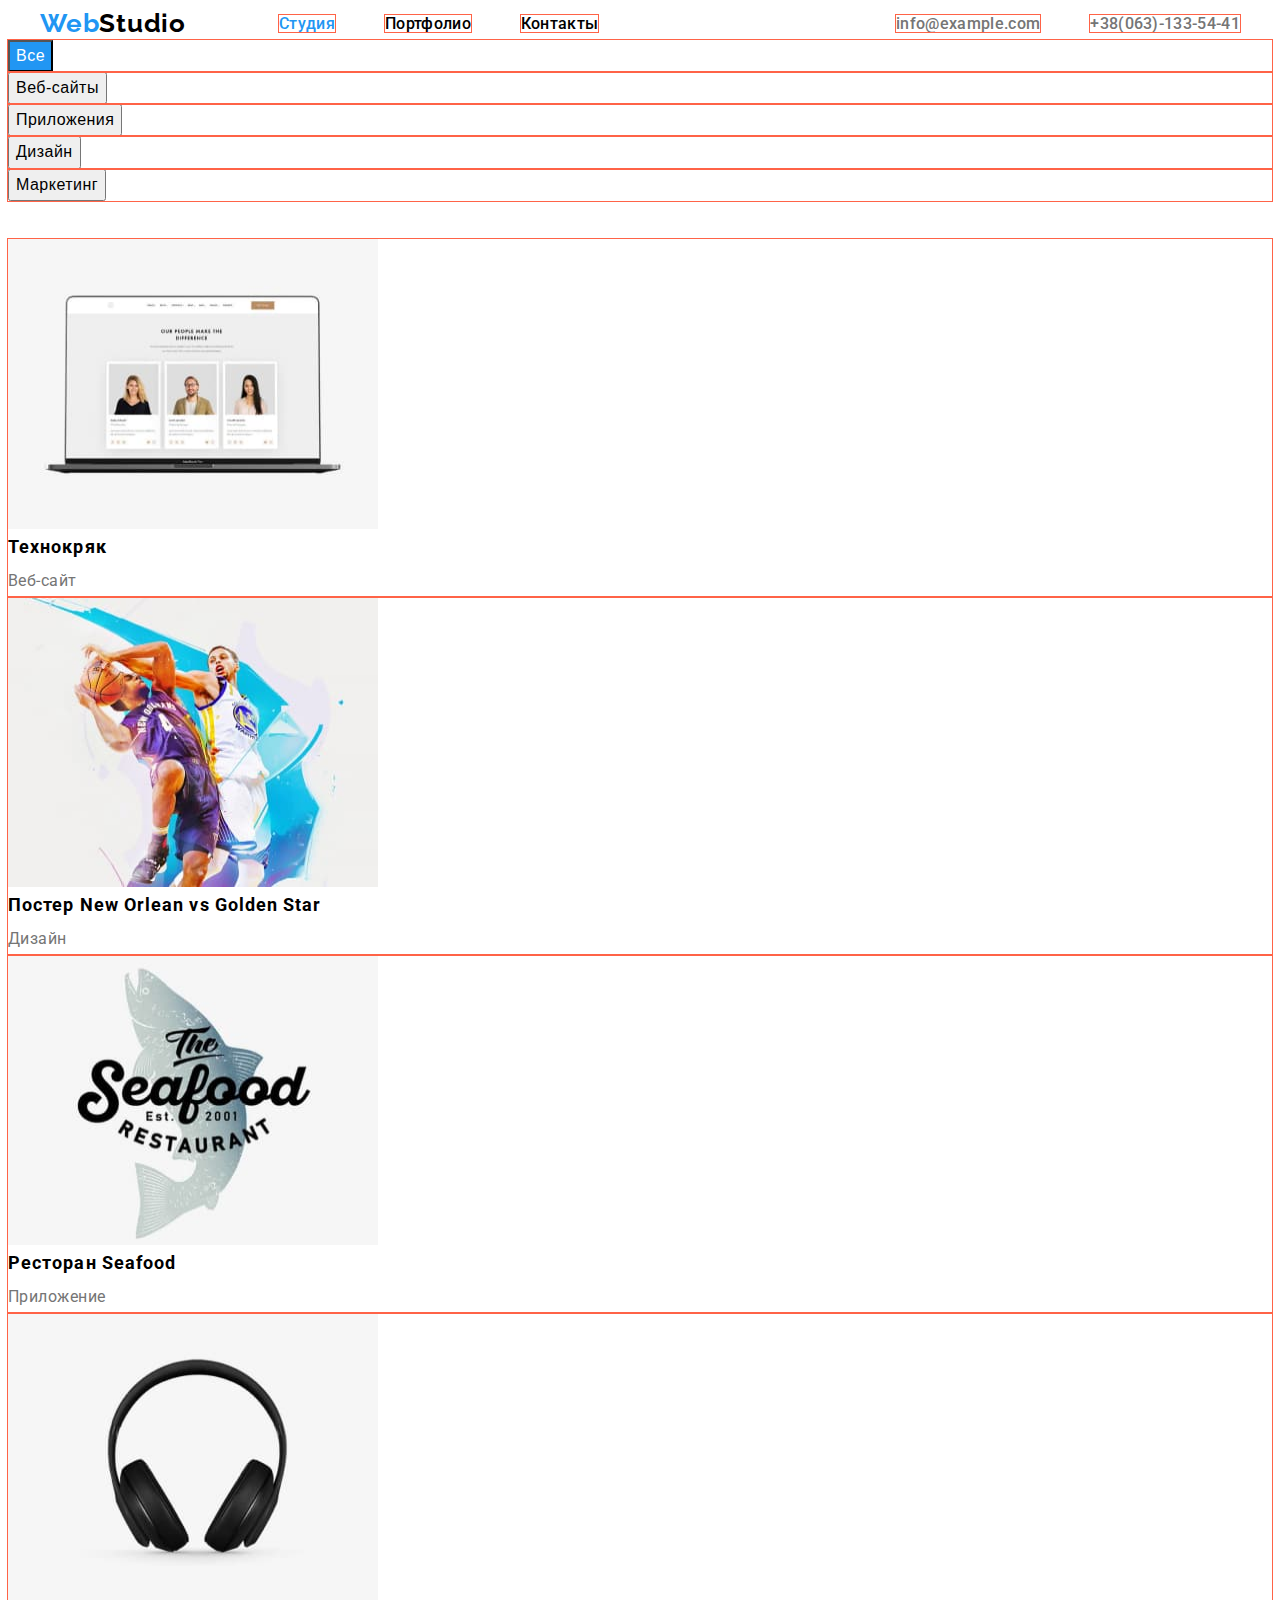
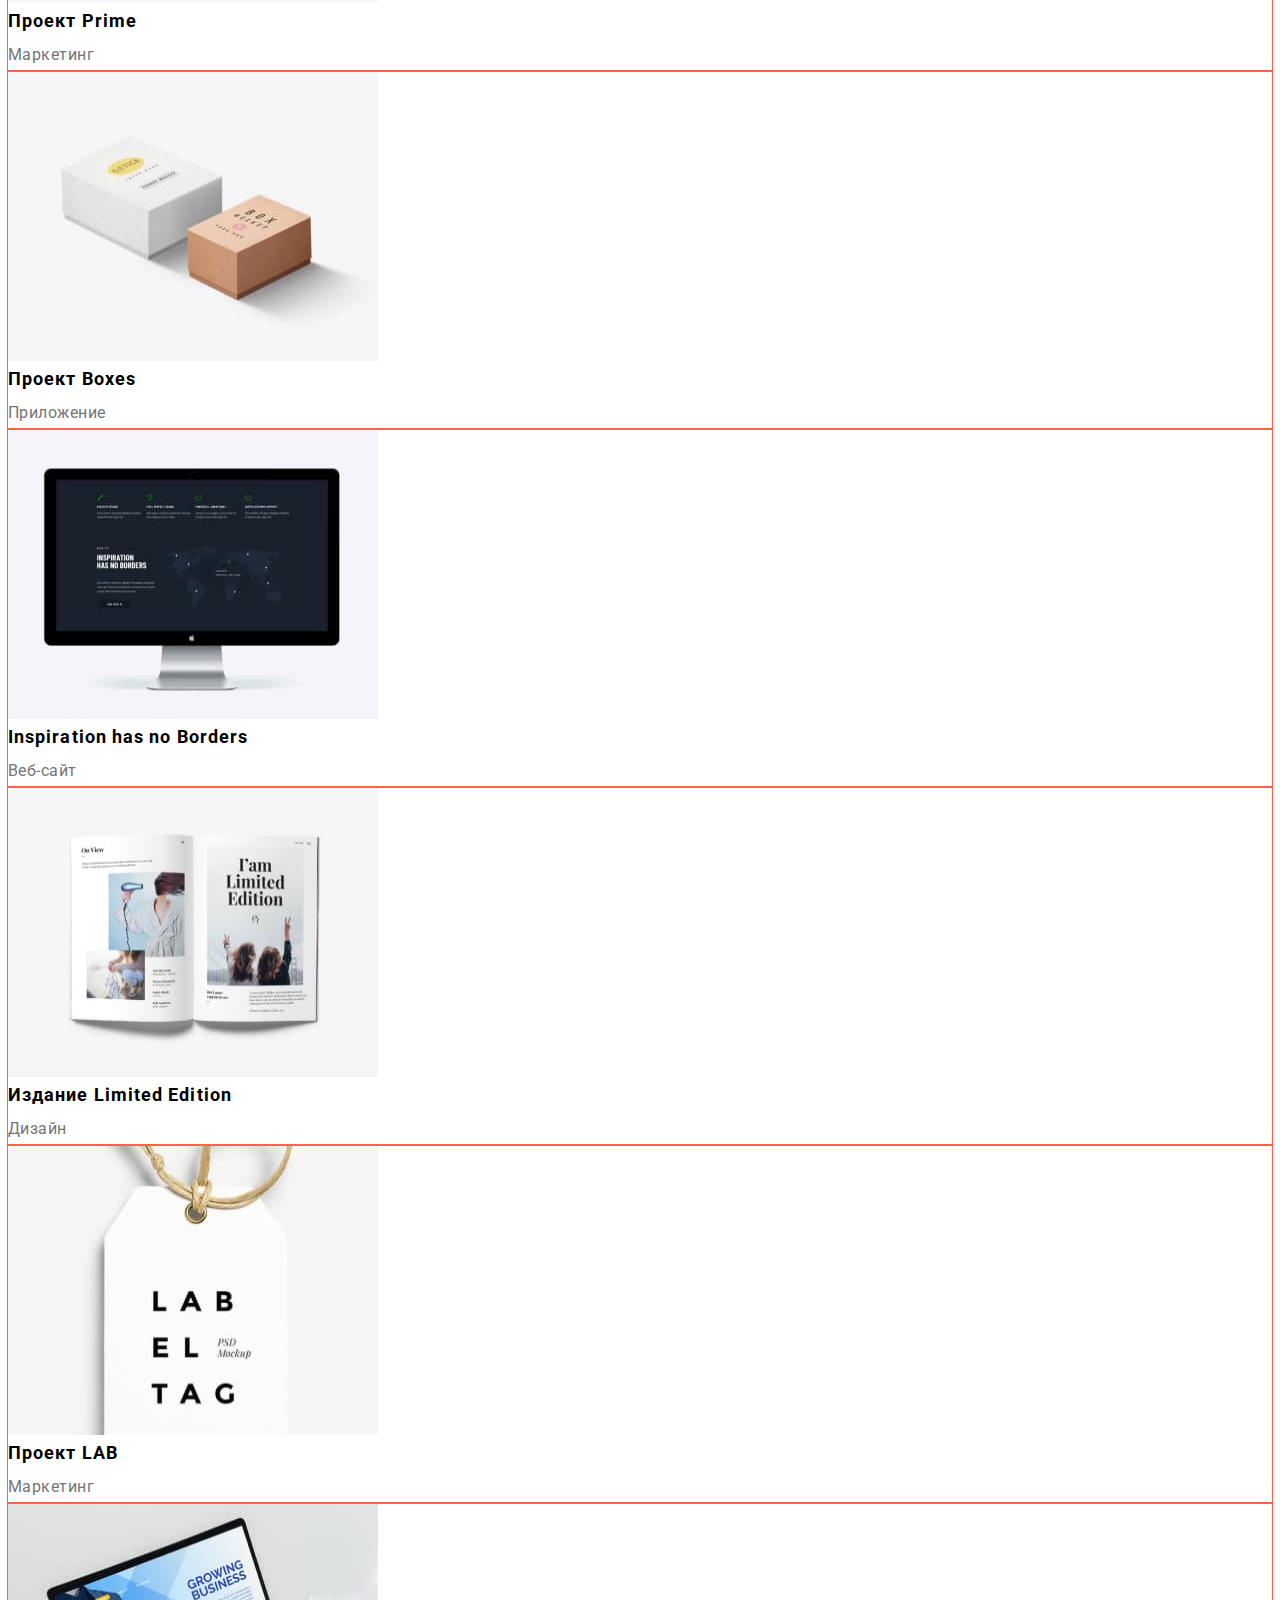
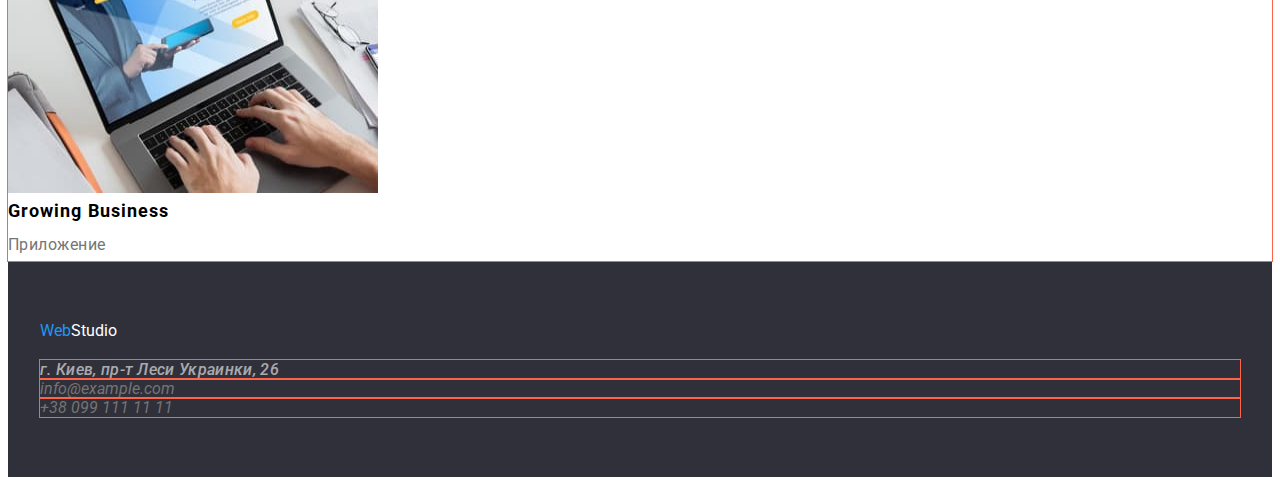
==== portfolio.html @ c2681d66 "index_hw_3_done +-" ====
<!DOCTYPE html>
<html lang="ru">

<head>
  <meta charset="UTF-8">
  <meta http-equiv="X-UA-Compatible" content="IE=edge">
  <meta name="viewport" content="width=device-width, initial-scale=1.0">
  <title>Document</title>
  <link rel="preconnect" href="https://fonts.gstatic.com">
  <link
  href="https://fonts.googleapis.com/css2?family=Raleway:wght@700&family=Roboto:ital,wght@0,400;0,500;0,900;1,700&display=swap"
  rel="stylesheet">
  <link rel="stylesheet" href="./CSS/styles.css">
</head>

<body>
<!--Header-->
  <header class="header">
    <div class="container header-container">
      <nav class="hader-nav">
        <a class="logo" href="./index.html"> <span class="logo-blue">Web</span>Studio</a>
        <ul class="menu">
          <li class="menu-item">
            <a class="menu-item-link current" href="./index.html">Студия</a>
          </li>
          <li class="menu-item">
            <a class="menu-item-link" href="./portfolio.html">Портфолио</a>
          </li>
          <li class="menu-item">
            <a class="menu-item-link" href="#">Контакты</a>
          </li>
        </ul>
      </nav>
      <ul class="menu cont">
        <li class="menu-item">
          <a class="menu-item-link cont-link" href="mailto:info@example.com">info@example.com</a>
        </li>
        <li class="menu-item">
          <a class="menu-item-link cont-link" href="tel:+380631335441">+38(063)-133-54-41</a>
        </li>
      </ul>
    </div>
  </header>

<!-- HERO-->
  <main>
    <section>
      <ul>
        <li>
          <button class="nav-button current" type="button">Все</button>
        </li>
        <li> <button class="nav-button" type="button">Веб-сайты</button>
        </li>
        <li> <button class="nav-button" type="button">Приложения</button></li>
        <li> <button class="nav-button" type="button">Дизайн</button></li>
        <li> <button class="nav-button" type="button">Маркетинг</button></li>
        </ul>
    </section>
<!--GALLERY-->
  <h1 class="portfolio-hidden">portfolio</h1>
    <ul>
      <li>
        <img src="./img/portfolio/img.jpg" alt="404" width="370" height="290">
          <h2 class="project-name">Технокряк</h2>
            <p class="project-type">Веб-сайт</p>
      </li>
      <li>
        <img src="./img/portfolio/players.jpg" alt="404" width="370" height="290">
          <h2 class="project-name"> Постер New Orlean vs Golden Star</h2>
            <p class="project-type">Дизайн</p>
      </li>
      <li>
        <img src="./img/portfolio/fish.jpg" alt="404" width="370" height="290">
          <h2 class="project-name"> Ресторан Seafood</h2>
            <p class="project-type">Приложение</p>
      </li>
      <li>
        <img src="./img/portfolio/muz.jpg" alt="404" width="370" height="290">
          <h2 class="project-name"> Проект Prime</h2>
            <p class="project-type">Маркетинг</p>
      </li>
      <li>
        <img src="./img/portfolio/two-box.jpg" alt="404" width="370" height="290">
          <h2 class="project-name"> Проект Boxes</h2>
            <p class="project-type">Приложение</p>
      </li>
      <li>
        <img src="./img/portfolio/monitor.jpg" alt="404" width="370" height="290">
          <h2 class="project-name"> Inspiration has no Borders</h2>
            <p class="project-type">Веб-сайт</p>
      </li>
      <li>
        <img src="./img/portfolio/magazin.jpg" alt="404" width="370" height="290">
          <h2 class="project-name"> Издание Limited Edition</h2>
            <p class="project-type">Дизайн</p>
      </li>
      <li>
        <img src="./img/portfolio/label.jpg" alt="404" width="370" height="290">
          <h2 class="project-name"> Проект LAB</h2>
            <p class="project-type">Маркетинг</p>
      </li>
      <li>
        <img src="./img/portfolio/laptop.jpg" alt="404" width="370" height="290">
          <h2 class="project-name"> Growing Business</h2>
            <p class="project-type">Приложение</p>
      </li>
      </ul>
    </main>
<!--Footer-->
  <footer class="footer">
    <div class="container">
      <a class="logo-footer" href="./index.html"> <span class="logo-blue">Web</span>Studio</a>
      <address class=".addres">
        <ul class="addres-list">
          <li>
            <a class="cont-link map" href="https://goo.gl/maps/QvbrtsybP3qZeNid7" target="_blank"
              rel="noopener noreferrer">г. Киев, пр-т Леси Украинки, 26</a>
          </li>
          <li>
            <a class="cont-link" href="mailto:info@example.com">info@example.com</a>
          </li>
          <li>
            <a class="cont-link" href="tel:+380991111111">+38 099 111 11 11</a>
          </li>
        </ul>
      </address>
    </div>
  </footer>
  </body>
  
  </html>
---- CSS/styles.css ----
:root {
  --accent-color: #2196f3;
  --back-color: #ffffff;
  --border-line: #ececec
  --text-color: #212121;
  --black-black: #000000;
  --gray-type: #757575;
  --hero-footer: #2f303a;
  --widgets-link-background-color: #f5f4fa;
  --main-font: 'Roboto', sans-serif;
  --secondary-font: 'Raleway', sans-serif;
  --contact-footer: rgba(255, 255, 255, 0.6);
  --paragraph-font-size: 16px;
  --paragraph-menu-font-size: 14px;
  --card-set-gap: 30px;
  --shadow-one: rgba(0, 0, 0, 0.12);
  --shadow-two: rgba(0, 0, 0, 0.14);
  --shadow-three: rgba(0, 0, 0, 0.2);
  --shadow-hero-button: rgba(0, 0, 0, 0.15);
  --margin: 30px;
}

h1,
h2,
h3,
h4,
h5,
h6,
p {
  margin-top: 0;
  margin-bottom: 0;
}

.list {
  list-style: none;
}
.link {
  text-decoration: none;
  /* color: inherit; */
}

ul,
li,
a {
  list-style: none;
  list-style-type: none;
  text-decoration: none;
  margin-top: 0;
  margin-bottom: 0;
  padding-left: 0;
}
body {
  font-family: var(--main-font);
}

img {
  display: block;
  max-width: 100%;
}
li {
  outline: 1px solid tomato;
}

/* ======= COMPONENTS ======== */
.section {
  padding-top: 94px;
  padding-bottom: 94px;
}

.container {
  width: 1200px;
  margin-left: auto;
  margin-right: auto;
  padding-left: 15px;
  padding-right: 15px;
}

/* ==== navigation ==== */
.header-container {
  align-items: center;
  display: flex;
  padding-top: 0px;
  padding-bottom: 0px;
}

.header {
  border-bottom: 1px solid #ececec;
}
.hader-nav {
  display: flex;
  align-items: center;
}
.menu {
  display: flex;
  align-items: center;
}
.menu-item {
margin-right: 50px;
}
.menu-item:last-child { 
  margin-right: 0;
}
.menu-item-link {
  display: flex;
  align-items: center;
  align-content: center;
}

.cont {
margin-left: auto;
}

/*=====================Header==================*/
/*
.header {
  width: 1600px;
  background-color: var(--back-color);
}
*/
.logo {
  margin-right: 93px;
  font-family: var(--secondary-font);
  font-size: 26px;
  font-style: normal;
  font-weight: 700;
  line-height: 1.2;
  letter-spacing: 0.03em;
  text-align: left;
  color: var(--black-black);
  cursor: pointer;
}
.menu-item-link {
  display: block;
  font-weight: 500;
  line-height: 1.1;
  letter-spacing: 0.02em;
  color: var(--text-color);
  margin-right: auto;
}

.menu-item-link:hover,
.menu-item-link:focus {
  color: var(--accent-color);
}
.menu-item-link.current,
.logo-blue {
  color: var(--accent-color);
}

.cont-link {
  text-align: left;
  color: var(--gray-type);
}
.cont-link:hover,
.cont-link:focus,
.cont-link-map {
  color: var(--accent-color);
}
/*=====================HERO=======================*/

.hero {
  background: var(--hero-footer);
  color: var(--back-color);
  text-align: center;
  padding-right: auto;
  padding-left: auto;
  padding-top: 200px;
  padding-bottom: 200px;
}
.container-hero {
  width: 696px;
  margin-bottom: 30px;
}
.hero-face {
  font-weight: 900;
  font-size: 44px;
  line-height: 1.36;
  letter-spacing: 0.06em;
  text-transform: uppercase;
  margin-bottom: 30px;
  color: var(--back-color);
}
.hero-button {
  font-weight: 700;
  font-size: 16px;
  line-height: 1.88;
  align-items: center;
  text-align: center;
  letter-spacing: 0.06em;
  cursor: pointer;
  color: var(--back-color);
  background: var(--accent-color);
  box-shadow: 0px 4px 4px var(--shadow-hero-button);
  border-radius: 4px;
  padding-left: 32px;
  padding-right: 32px;
  padding-top: 10px;
  padding-bottom: 10px;
  border: none;
}
.hero-button-go {
  font-size: 16px;
  line-height: 1.9;
  align-items: center;
  text-align: center;
  letter-spacing: 0.06em;
  color: var(--back-color);
}
/* =====================END HERO====================
/*=====================ABOUT======================*/
.visually-hidden {
  position: absolute;
  width: 1px;
  height: 1px;
  margin: -1px;
  padding: 0;
  overflow: hidden;
  border: 0;
  clip: rect(0 0 0 0);
}

.about-list {
  display: flex;
  flex-wrap: nowrap;
  margin-top: calc(-1 * var(--margin));
  margin-left: calc(-1 * var(--margin));
}

 /*  line-height: 1.1;
  letter-spacing: 0.03em; 
  text-transform: uppercase;
  color: var(--text-color); */
  
}
/* ============== ЕСЛИ УБРАТЬ СКОБКУ ПЛЫВЁТ whatwedoo============= */



.about-item {
  /* width: 270px; */
  flex-basis: calc((100% - 4 * var(--margin)) / 4);
  margin-top: var(--margin);
  margin-left: var(--margin);
}
/* .abiut-item:first-child {
margin: 0;
} */
.about{
  font-weight: 700;
  line-height: 1.14;
  letter-spacing: 0.03em;
  text-transform: uppercase;
  margin-bottom: 10px;
}

.about-description {
  line-height: 1.7;
  letter-spacing: 0.03em;
  color: var(--gray-type);
}

/*===================== What we do ==============*/
.section-what-we-do{
  padding-top: 0;
}

.whatwedo
.team-list {
  font-weight: 700;
  font-size: 36px;
  line-height: 1.1;
  text-align: center;
  letter-spacing: 0.03em;
  color: var(--text-color);
}
.whatwedo {
  font-family: var(--font-family);
  font-size: 36px;
  text-align: center;
  margin-bottom: 50px;
}
.container-whatwedo {
    width: 1230px;
    padding-left: 15px;
    padding-right: 15px;
    margin-left: auto;
    margin-right: auto;
    margin-top: 94px;
    margin-bottom: 94px;
}

.whatwedoo-list{
  display: flex;
  flex-wrap: wrap;
  margin-top: calc(-1 * var(--margin));
  margin-left: calc(-1 * var(--margin))
}
.whatwedoo-img {
  
  flex-basis: calc((100% - 3 * var(--margin)) / 3);
  margin-top: var(--margin);
  margin-left: var(--margin);
}
/*=====================Team=====================*/

/* .team-list {
  font-size: 36px;
  line-height: 1.17;
  text-align: center;
  letter-spacing: 0.03em;
  color: var(--text-color);
}
 */
 .section-team {
  background-color: var(--widgets-link-background-color);
 }
.team-list-name
.team-list-position {
  font-weight: 500;
  font-size: 16px;
  line-height: 1.19;
  text-align: center;
  letter-spacing: 0.03em;
  margin-bottom: 10px;
}
.team-list-position {
  font-weight: 400;
  letter-spacing: 0.03em;
  margin-bottom: 0;
  color: var(--gray-type);
}
.team-list{
  margin-bottom: 50px;
}
.team-list-item {
  display: flex;
  flex-wrap: wrap;
  margin-top: calc(-1 * var(--margin));
  margin-left: calc(-1 * var(--margin)); 
}
.team-list-wrapper {
  flex-basis: calc(100% / 4 - 30px);
  margin-top: var(--margin);
  margin-left: var(--margin);
  background: var(--back-color);
  
  box-shadow: 0px 1px 3px var(--shadow-one), 0px 1px 1px var(--shadow-two),
  0px 2px 1px var(--shadow-three);
  border-radius: 0px 0px 4px 4px;
}
.team-list-wrapper{
  text-align: center;
}
/*=====================Footer=====================*/
.footer {
  background-color: var(--hero-footer);
  padding-top: 60px;
  padding-bottom: 60px;
}
.logo-footer {
  display: block;
  margin-bottom: 20px;
  color: var(--back-color);
}
.addres {
  font-style: inherit;
  font-size: 24px;
  line-height: 1.7;
  letter-spacing: 0.03em;
  color: var(--back-color);
}
.cont-link:not(:last-child) {
  margin-bottom: 9px;
}
.cont-link.map {
  font-weight: 500;
  line-height: 1.1;
  letter-spacing: 0.02em;
  color: var(--contact-footer);
}
.cont-link.map:hover,
.cont-link.map:focus {
  color: var(--accent-color);
}
/*========END FOOTER ==========*/
/*========PORTFOLIO===========*/
.gallery-portfolio {
  color: var(--back-color);
}


/*========PORTFOLIO HERO======*/
.nav-button {
  font-size: 16px;
  line-height: 1.63;
  letter-spacing: 0.03em;
  color: var(--text-color);
}
.nav-button:hover,
.nav-button:focus,
.nav-button.current {
  background-color: var(--accent-color);
  color: var(--back-color);
  cursor: pointer;
}

/*===========GALLERY=====*/
.portfolio-hidden {
  color: var(--back-color);
}
.project-name {
  font-size: 18px;
  line-height: 2;
  letter-spacing: 0.06em;
  color: var(--text-color);
}
.project-type {
  font-size: 16px;
  line-height: 2;
  letter-spacing: 0.03em;
  color: var(--gray-type);
}
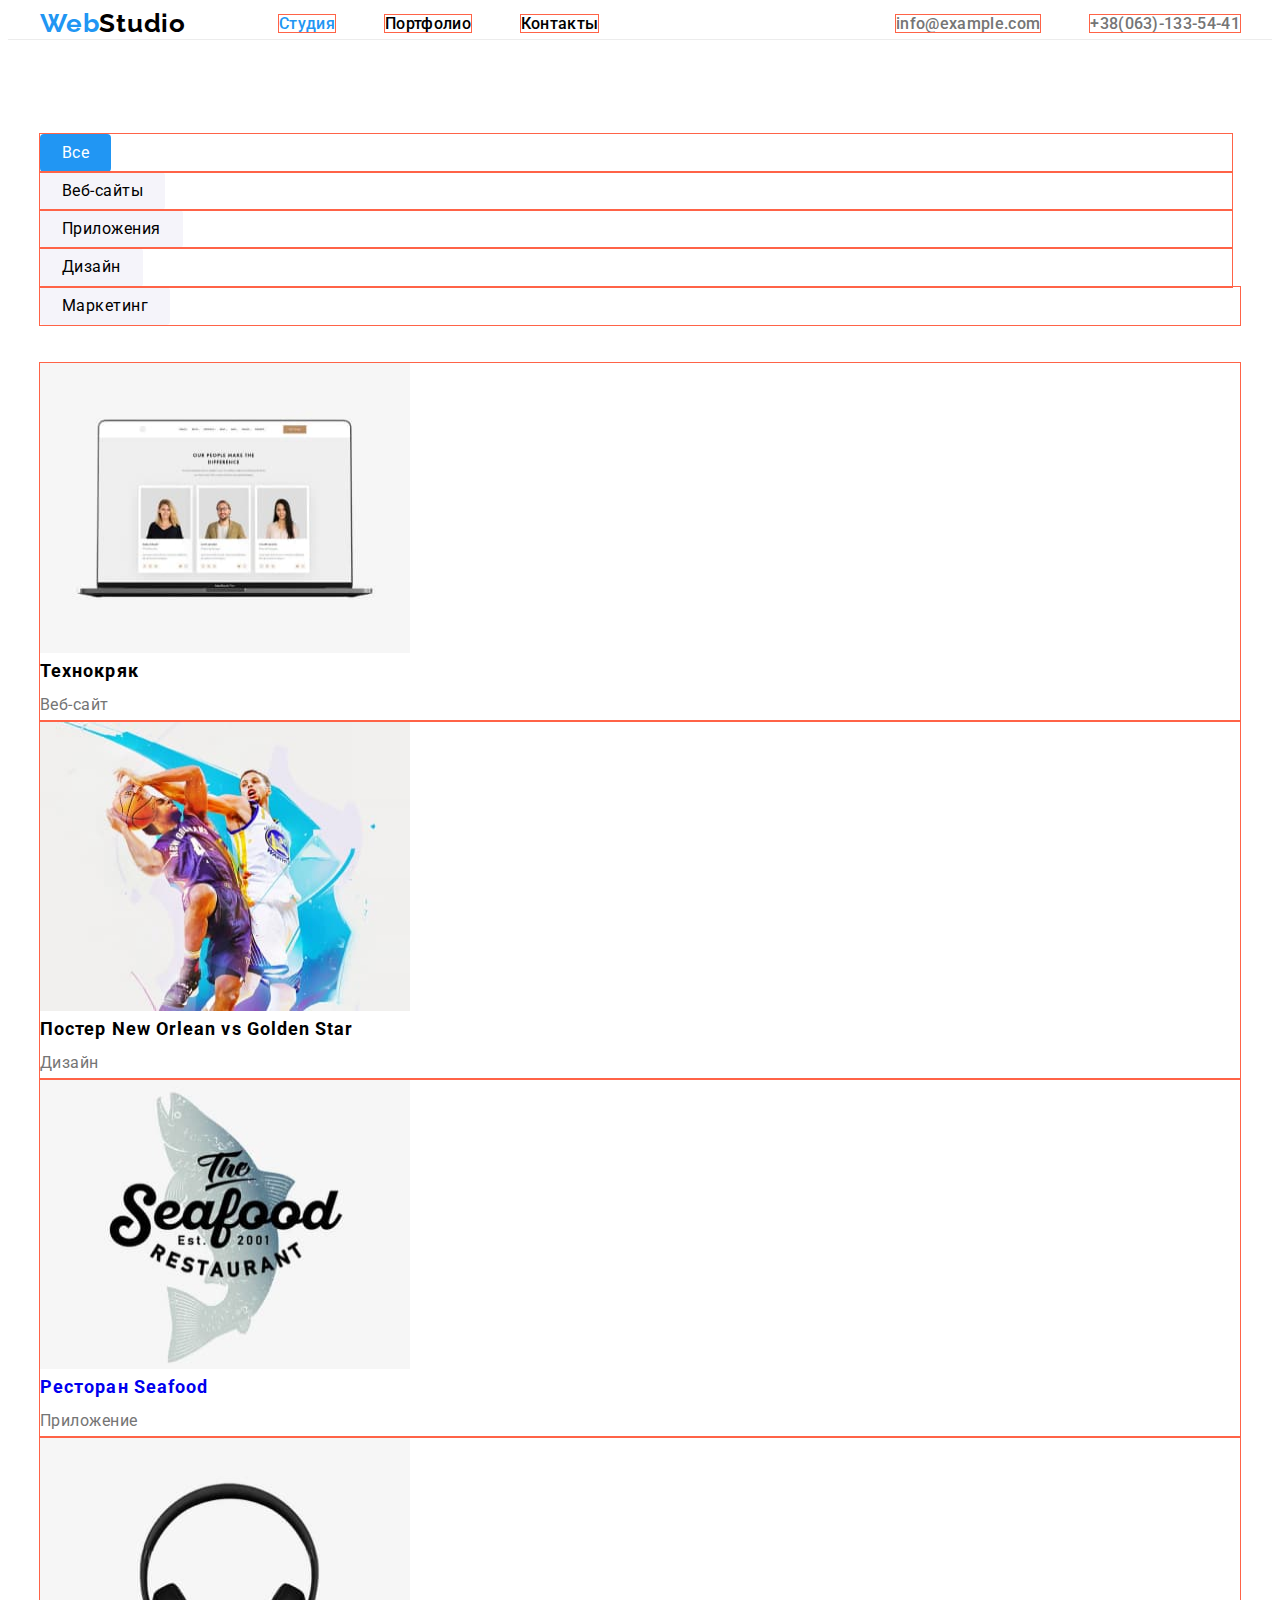
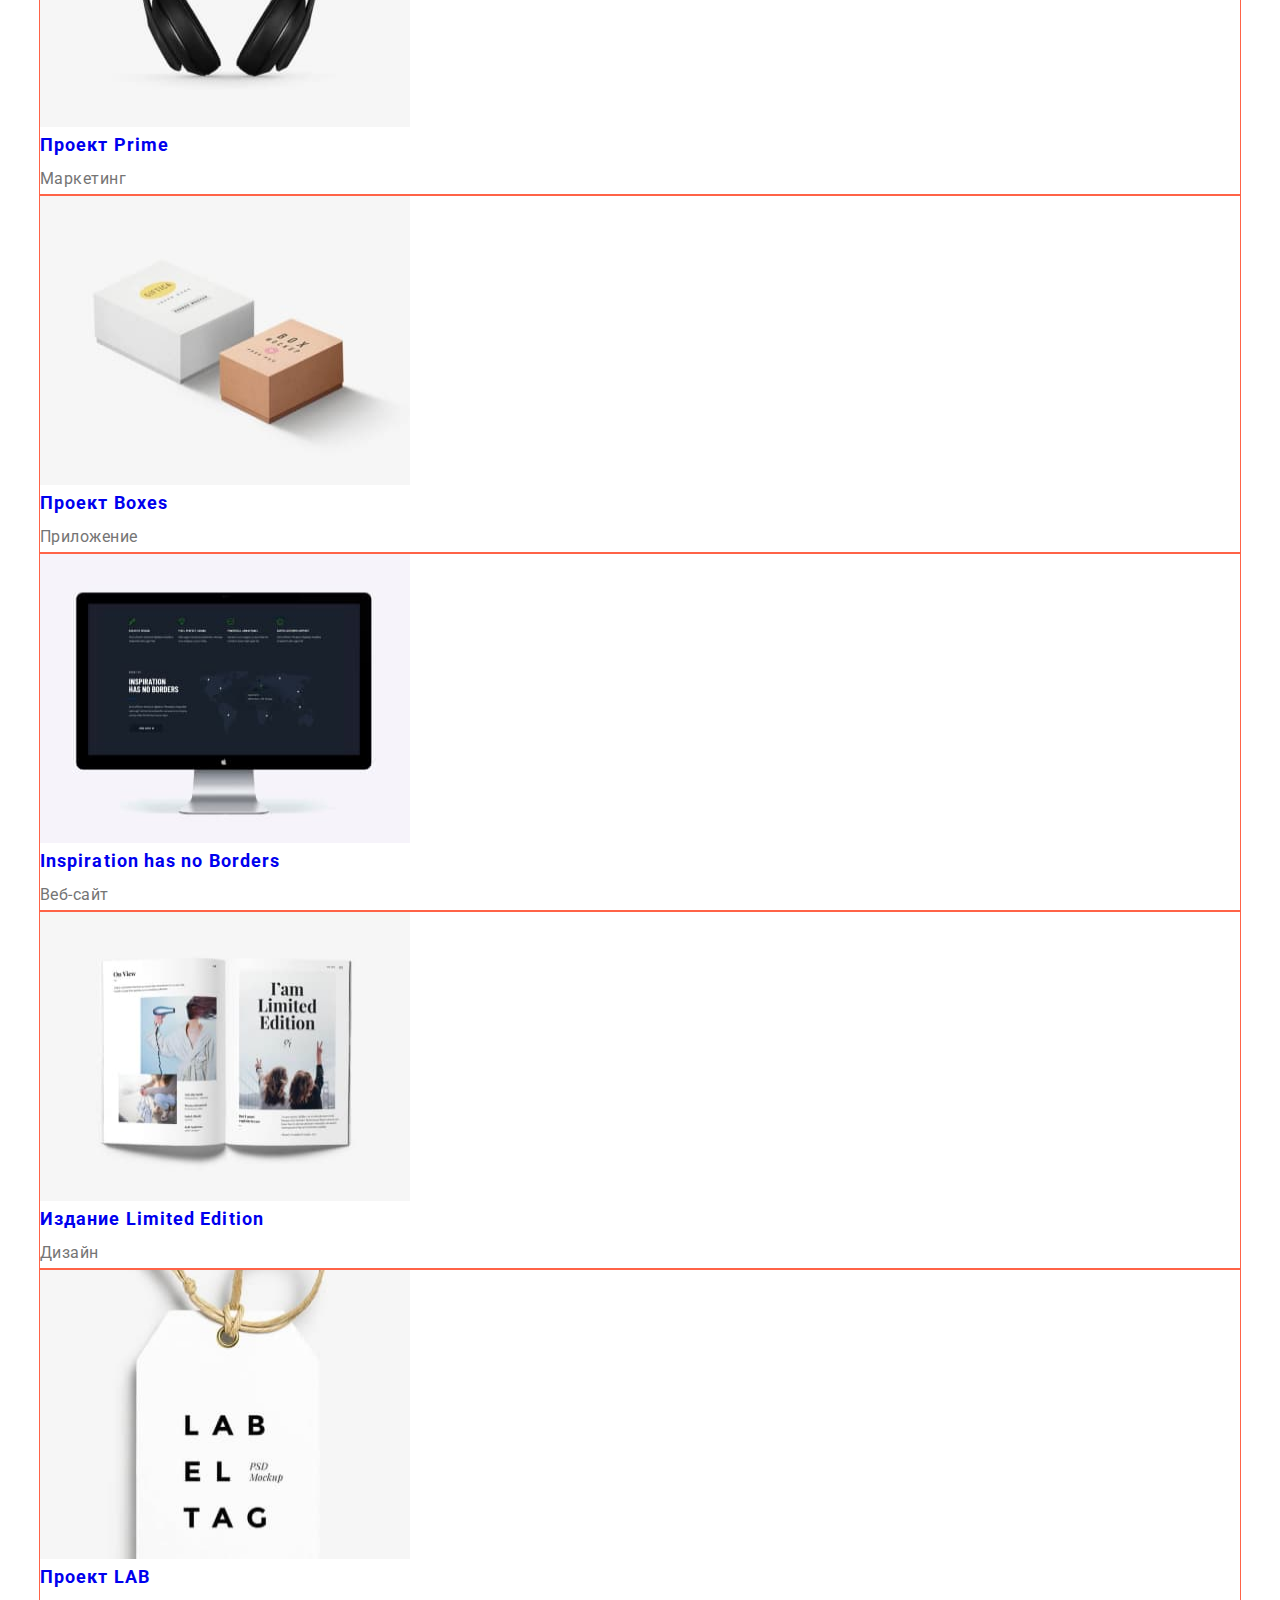
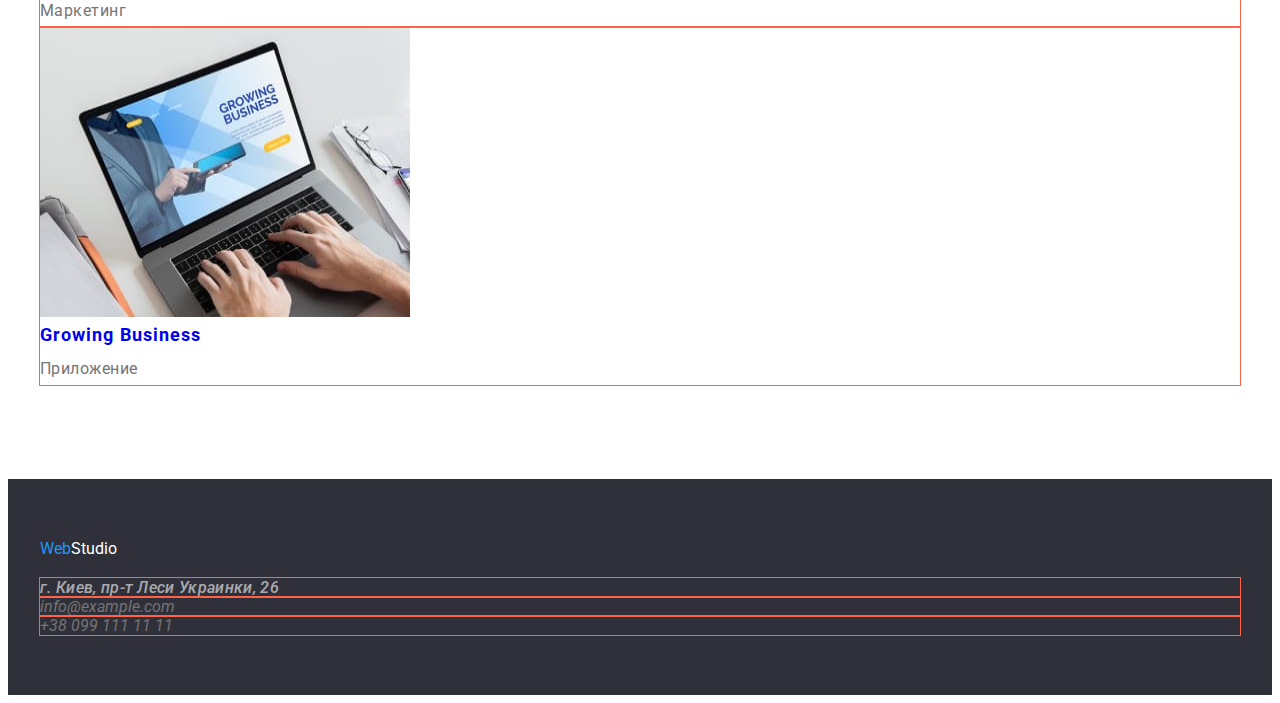
==== commit c2fb82ee: "wotwedo_ done" ====
--- a/portfolio.html
+++ b/portfolio.html
@@ -42,69 +42,81 @@
     </div>
   </header>
 
+  <main>
 <!-- HERO-->
-  <main>
-    <section>
-      <ul>
-        <li>
+    <section class="section">
+      <div class="container">
+        <h2 hidden>Вкладки</h2>
+      <ul class="wigets list">
+        <li class="widgets-item">
           <button class="nav-button current" type="button">Все</button>
         </li>
-        <li> <button class="nav-button" type="button">Веб-сайты</button>
+        <li class="widgets-item"> <button class="nav-button" type="button">Веб-сайты</button>
         </li>
-        <li> <button class="nav-button" type="button">Приложения</button></li>
-        <li> <button class="nav-button" type="button">Дизайн</button></li>
-        <li> <button class="nav-button" type="button">Маркетинг</button></li>
+        <li class="widgets-item"> <button class="nav-button" type="button">Приложения</button></li>
+        <li class="widgets-item"> <button class="nav-button" type="button">Дизайн</button></li>
+        <li class="widgets-item"> <button class="nav-button" type="button">Маркетинг</button></li>
         </ul>
-    </section>
+  
 <!--GALLERY-->
+
   <h1 class="portfolio-hidden">portfolio</h1>
-    <ul>
-      <li>
+    <ul class="projects list"> 
+      <li class="projects-blocks">
         <img src="./img/portfolio/img.jpg" alt="404" width="370" height="290">
-          <h2 class="project-name">Технокряк</h2>
+          <h3 class="project-name">Технокряк</h3>
             <p class="project-type">Веб-сайт</p>
       </li>
-      <li>
+      <li class="projects-blocks">
         <img src="./img/portfolio/players.jpg" alt="404" width="370" height="290">
-          <h2 class="project-name"> Постер New Orlean vs Golden Star</h2>
+          <h3 class="project-name"> Постер New Orlean vs Golden Star</h3>
             <p class="project-type">Дизайн</p>
       </li>
-      <li>
-        <img src="./img/portfolio/fish.jpg" alt="404" width="370" height="290">
-          <h2 class="project-name"> Ресторан Seafood</h2>
+      <li class="projects-blocks">
+        <a class="projects-links link" href=""><img src="./img/portfolio/fish.jpg" alt="404" width="370" height="290">
+          <h3 class="project-name"> Ресторан Seafood</h3>
             <p class="project-type">Приложение</p>
+              </a>
       </li>
-      <li>
-        <img src="./img/portfolio/muz.jpg" alt="404" width="370" height="290">
-          <h2 class="project-name"> Проект Prime</h2>
+      <li class="projects-blocks">
+        <a class="projects-links link" href=""><img src="./img/portfolio/muz.jpg" alt="404" width="370" height="290">
+          <h3 class="project-name"> Проект Prime</h3>
             <p class="project-type">Маркетинг</p>
+            </a>
       </li>
-      <li>
-        <img src="./img/portfolio/two-box.jpg" alt="404" width="370" height="290">
-          <h2 class="project-name"> Проект Boxes</h2>
+      <li class="projects-blocks">
+        <a class="projects-links link" href=""><img src="./img/portfolio/two-box.jpg" alt="404" width="370" height="290">
+          <h3 class="project-name"> Проект Boxes</h3>
             <p class="project-type">Приложение</p>
+              </a>
       </li>
-      <li>
-        <img src="./img/portfolio/monitor.jpg" alt="404" width="370" height="290">
-          <h2 class="project-name"> Inspiration has no Borders</h2>
+      <li class="projects-blocks">
+        <a class="projects-links link" href=""><img src="./img/portfolio/monitor.jpg" alt="404" width="370" height="290">
+          <h3 class="project-name"> Inspiration has no Borders</h3>
             <p class="project-type">Веб-сайт</p>
+          </a>
+          </li>
+      <li class="projects-blocks">
+        <a class="projects-links link" href=""><img src="./img/portfolio/magazin.jpg" alt="404" width="370" height="290">
+          <h3 class="project-name"> Издание Limited Edition</h3>
+            <p class="project-type">Дизайн</p>
+          </a>
+        </li>
+      <li class="projects-blocks">
+        <a class="projects-links link" href=""><img src="./img/portfolio/label.jpg" alt="404" width="370" height="290">
+          <h3 class="project-name"> Проект LAB</h3>
+            <p class="project-type">Маркетинг</p>
+            </a>
       </li>
-      <li>
-        <img src="./img/portfolio/magazin.jpg" alt="404" width="370" height="290">
-          <h2 class="project-name"> Издание Limited Edition</h2>
-            <p class="project-type">Дизайн</p>
-      </li>
-      <li>
-        <img src="./img/portfolio/label.jpg" alt="404" width="370" height="290">
-          <h2 class="project-name"> Проект LAB</h2>
-            <p class="project-type">Маркетинг</p>
-      </li>
-      <li>
-        <img src="./img/portfolio/laptop.jpg" alt="404" width="370" height="290">
-          <h2 class="project-name"> Growing Business</h2>
+      <li class="projects-blocks">
+        <a class="projects-links link" href=""><img src="./img/portfolio/laptop.jpg" alt="404" width="370" height="290">
+          <h3 class="project-name"> Growing Business</h3>
             <p class="project-type">Приложение</p>
+            </a>
       </li>
       </ul>
+    </div>
+    </section>
     </main>
 <!--Footer-->
   <footer class="footer">
--- a/CSS/styles.css
+++ b/CSS/styles.css
@@ -231,10 +231,6 @@
   text-transform: uppercase;
   color: var(--text-color); */
   
-}
-/* ============== ЕСЛИ УБРАТЬ СКОБКУ ПЛЫВЁТ whatwedoo============= */
-
-
 
 .about-item {
   /* width: 270px; */
@@ -289,14 +285,13 @@
     margin-bottom: 94px;
 }
 
-.whatwedoo-list{
+.whatwedo-list{
   display: flex;
   flex-wrap: wrap;
   margin-top: calc(-1 * var(--margin));
   margin-left: calc(-1 * var(--margin))
 }
-.whatwedoo-img {
-  
+.whatwedo-img {
   flex-basis: calc((100% - 3 * var(--margin)) / 3);
   margin-top: var(--margin);
   margin-left: var(--margin);
@@ -390,12 +385,35 @@
 
 
 /*========PORTFOLIO HERO======*/
+.wiegets{
+  display: flex;
+  justify-content: center;
+  margin-bottom: 50px;
+}
+.widgets-item:not(:last-child) {
+  margin-right: 8px;
+}
+
 .nav-button {
+  font-family: inherit;
+  font-weight: 500px;
   font-size: 16px;
   line-height: 1.63;
+  text-align: center;
   letter-spacing: 0.03em;
   color: var(--text-color);
 }
+.nav-button {
+  background-color: var(--widgets-link-background-color);
+  border-radius: 4px;
+  cursor: pointer;
+  padding-left: 22px;
+  padding-right: 22px;
+  padding-top: 6px;
+  padding-bottom: 6px;
+  border: none;
+}
+
 .nav-button:hover,
 .nav-button:focus,
 .nav-button.current {
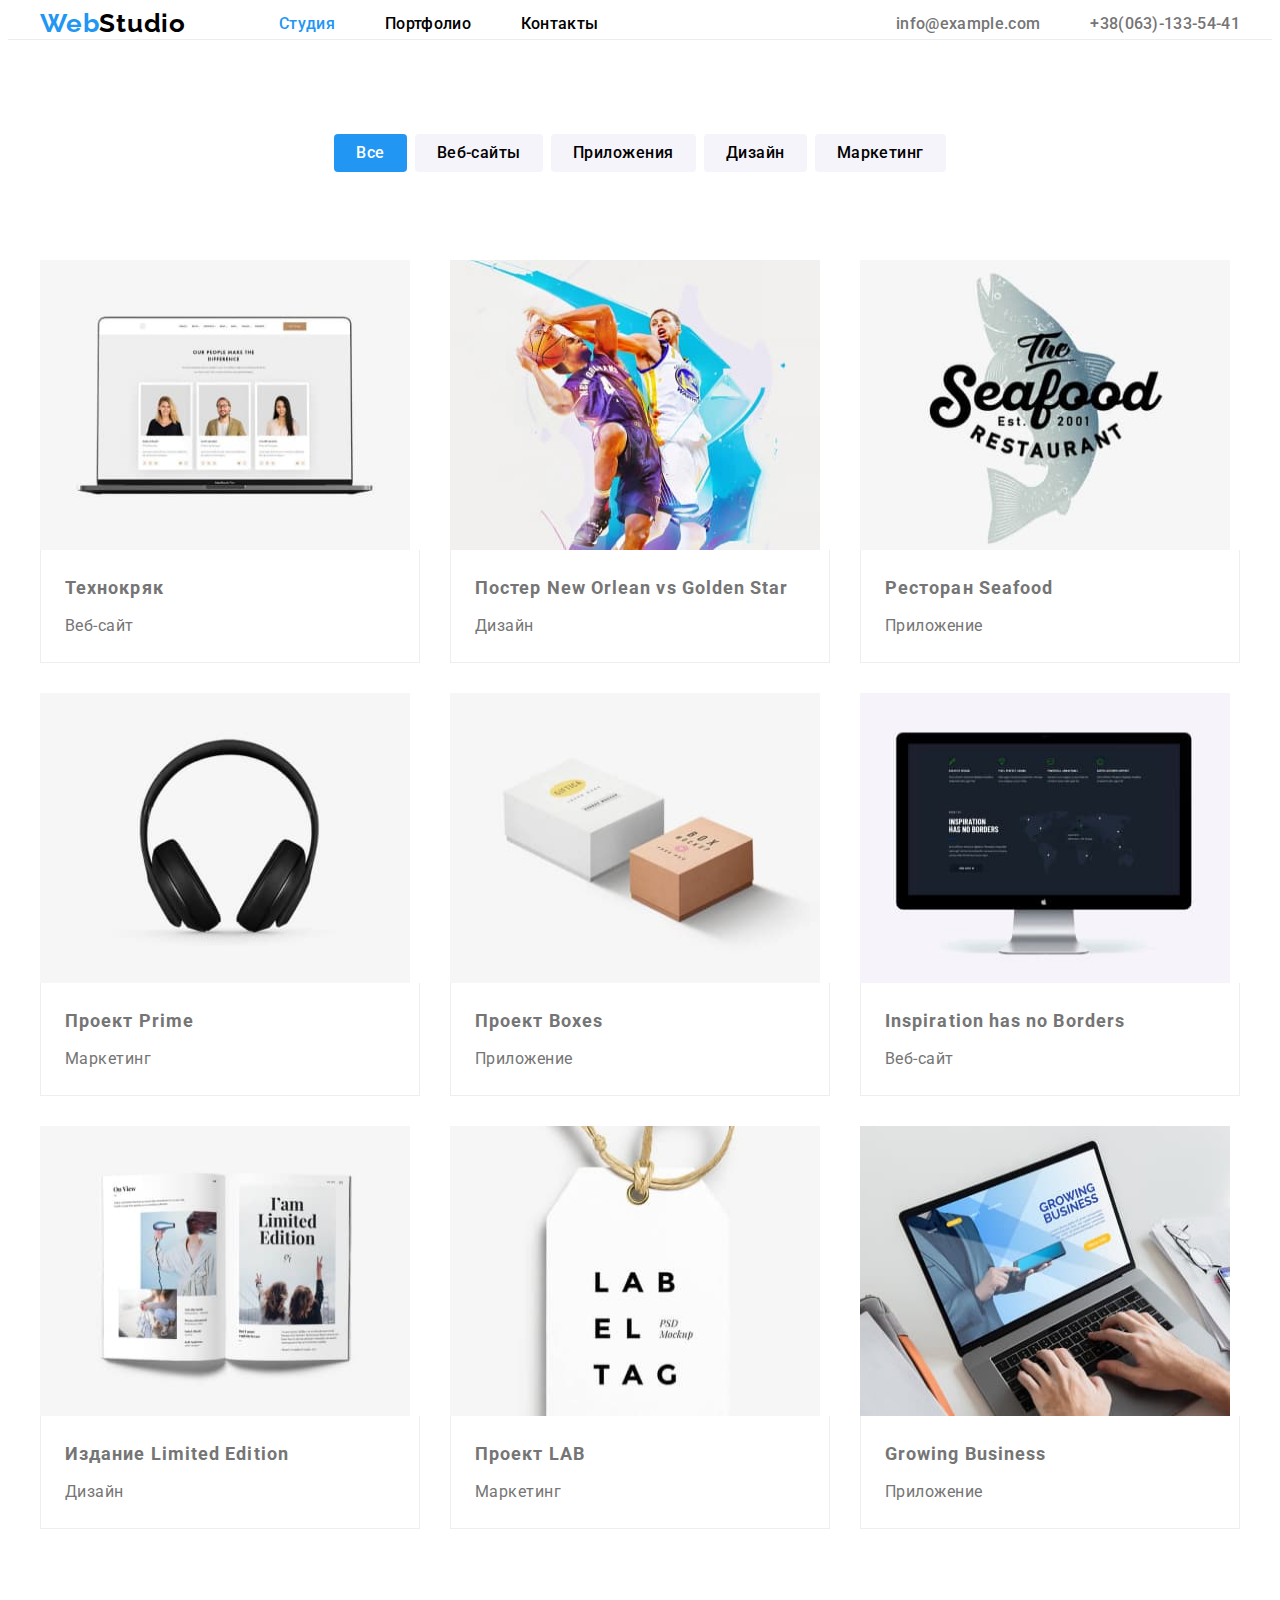
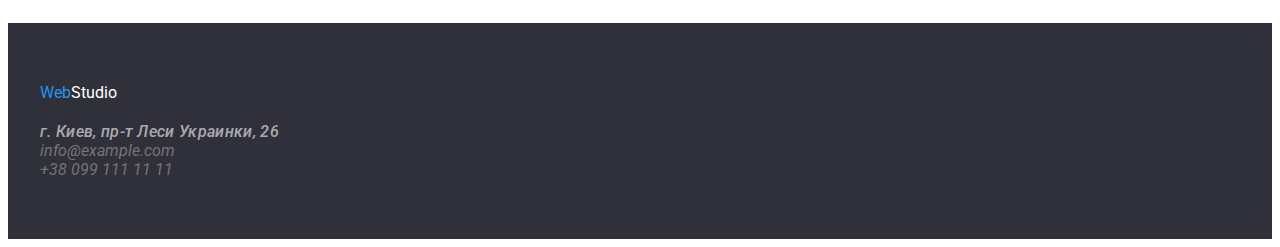
==== commit 43b30bc5: "go_to_finish_flex" ====
--- a/portfolio.html
+++ b/portfolio.html
@@ -47,7 +47,7 @@
     <section class="section">
       <div class="container">
         <h2 hidden>Вкладки</h2>
-      <ul class="wigets list">
+      <ul class="widgets list">
         <li class="widgets-item">
           <button class="nav-button current" type="button">Все</button>
         </li>
@@ -63,55 +63,75 @@
   <h1 class="portfolio-hidden">portfolio</h1>
     <ul class="projects list"> 
       <li class="projects-blocks">
-        <img src="./img/portfolio/img.jpg" alt="404" width="370" height="290">
+        <a class="projects-links link" href=""><img src="./img/portfolio/img.jpg" alt="404" width="370" height="290">
+          <div class="projects-content">
           <h3 class="project-name">Технокряк</h3>
             <p class="project-type">Веб-сайт</p>
+          </div>
+         </a>
       </li>
       <li class="projects-blocks">
-        <img src="./img/portfolio/players.jpg" alt="404" width="370" height="290">
+        <a class="projects-links link" href=""><img src="./img/portfolio/players.jpg" alt="404" width="370" height="290">
+          <div class="projects-content">
           <h3 class="project-name"> Постер New Orlean vs Golden Star</h3>
             <p class="project-type">Дизайн</p>
+           </div>
+         </a>
       </li>
       <li class="projects-blocks">
         <a class="projects-links link" href=""><img src="./img/portfolio/fish.jpg" alt="404" width="370" height="290">
+          <div class="projects-content">
           <h3 class="project-name"> Ресторан Seafood</h3>
             <p class="project-type">Приложение</p>
+            </div>
               </a>
       </li>
       <li class="projects-blocks">
         <a class="projects-links link" href=""><img src="./img/portfolio/muz.jpg" alt="404" width="370" height="290">
+          <div class="projects-content">
           <h3 class="project-name"> Проект Prime</h3>
             <p class="project-type">Маркетинг</p>
-            </a>
+          </div>
+          </a>
       </li>
       <li class="projects-blocks">
         <a class="projects-links link" href=""><img src="./img/portfolio/two-box.jpg" alt="404" width="370" height="290">
+          <div class="projects-content">
           <h3 class="project-name"> Проект Boxes</h3>
             <p class="project-type">Приложение</p>
+            </div>
               </a>
       </li>
       <li class="projects-blocks">
         <a class="projects-links link" href=""><img src="./img/portfolio/monitor.jpg" alt="404" width="370" height="290">
+          <div class="projects-content">
           <h3 class="project-name"> Inspiration has no Borders</h3>
             <p class="project-type">Веб-сайт</p>
-          </a>
+          </div>
+         </a>
           </li>
       <li class="projects-blocks">
         <a class="projects-links link" href=""><img src="./img/portfolio/magazin.jpg" alt="404" width="370" height="290">
+          <div class="projects-content">
           <h3 class="project-name"> Издание Limited Edition</h3>
             <p class="project-type">Дизайн</p>
-          </a>
+          </div>
+         </a>
         </li>
       <li class="projects-blocks">
         <a class="projects-links link" href=""><img src="./img/portfolio/label.jpg" alt="404" width="370" height="290">
+          <div class="projects-content">
           <h3 class="project-name"> Проект LAB</h3>
             <p class="project-type">Маркетинг</p>
-            </a>
+          </div>
+          </a>
       </li>
       <li class="projects-blocks">
         <a class="projects-links link" href=""><img src="./img/portfolio/laptop.jpg" alt="404" width="370" height="290">
+          <div class="projects-content">
           <h3 class="project-name"> Growing Business</h3>
             <p class="project-type">Приложение</p>
+            </div>
             </a>
       </li>
       </ul>
--- a/CSS/styles.css
+++ b/CSS/styles.css
@@ -7,6 +7,7 @@
   --gray-type: #757575;
   --hero-footer: #2f303a;
   --widgets-link-background-color: #f5f4fa;
+  --border-card-content: #eeeeee;
   --main-font: 'Roboto', sans-serif;
   --secondary-font: 'Raleway', sans-serif;
   --contact-footer: rgba(255, 255, 255, 0.6);
@@ -36,7 +37,7 @@
 }
 .link {
   text-decoration: none;
-  /* color: inherit; */
+  color: inherit;
 }
 
 ul,
@@ -57,10 +58,10 @@
   display: block;
   max-width: 100%;
 }
-li {
+/* li {
   outline: 1px solid tomato;
 }
-
+ */
 /* ======= COMPONENTS ======== */
 .section {
   padding-top: 94px;
@@ -385,7 +386,7 @@
 
 
 /*========PORTFOLIO HERO======*/
-.wiegets{
+.widgets{
   display: flex;
   justify-content: center;
   margin-bottom: 50px;
@@ -396,12 +397,11 @@
 
 .nav-button {
   font-family: inherit;
-  font-weight: 500px;
+  font-weight: 500;
   font-size: 16px;
   line-height: 1.63;
   text-align: center;
   letter-spacing: 0.03em;
-  color: var(--text-color);
 }
 .nav-button {
   background-color: var(--widgets-link-background-color);
@@ -426,10 +426,35 @@
 .portfolio-hidden {
   color: var(--back-color);
 }
+.projects {
+  display: flex;
+  flex-wrap: wrap;
+  margin-top: calc(-1 * var(--margin));
+  margin-left: calc(-1 * var(--margin));
+}
+.projects-links,
+.projects-links:visited {
+  color: var(--text-color);
+}
+.projects-blocks {
+  flex-basis: calc(100% / 3 - var(--margin));
+  margin-top: var(--margin);
+  margin-left: var(--margin);
+}
+.projects-content{
+  padding: 20px 24px;
+  background: var(--back-color);
+  border-right: 1px solid var(--border-card-content);
+  border-bottom: 1px solid var(--border-card-content);
+  border-left: 1px solid var(--border-card-content);
+}
+
 .project-name {
+  font-weight: 700;
   font-size: 18px;
   line-height: 2;
   letter-spacing: 0.06em;
+  margin-bottom: 4px;
   color: var(--text-color);
 }
 .project-type {
@@ -438,3 +463,7 @@
   letter-spacing: 0.03em;
   color: var(--gray-type);
 }
+.projects-links,
+.projects-links:visited {
+  color: var(--gray-type);
+}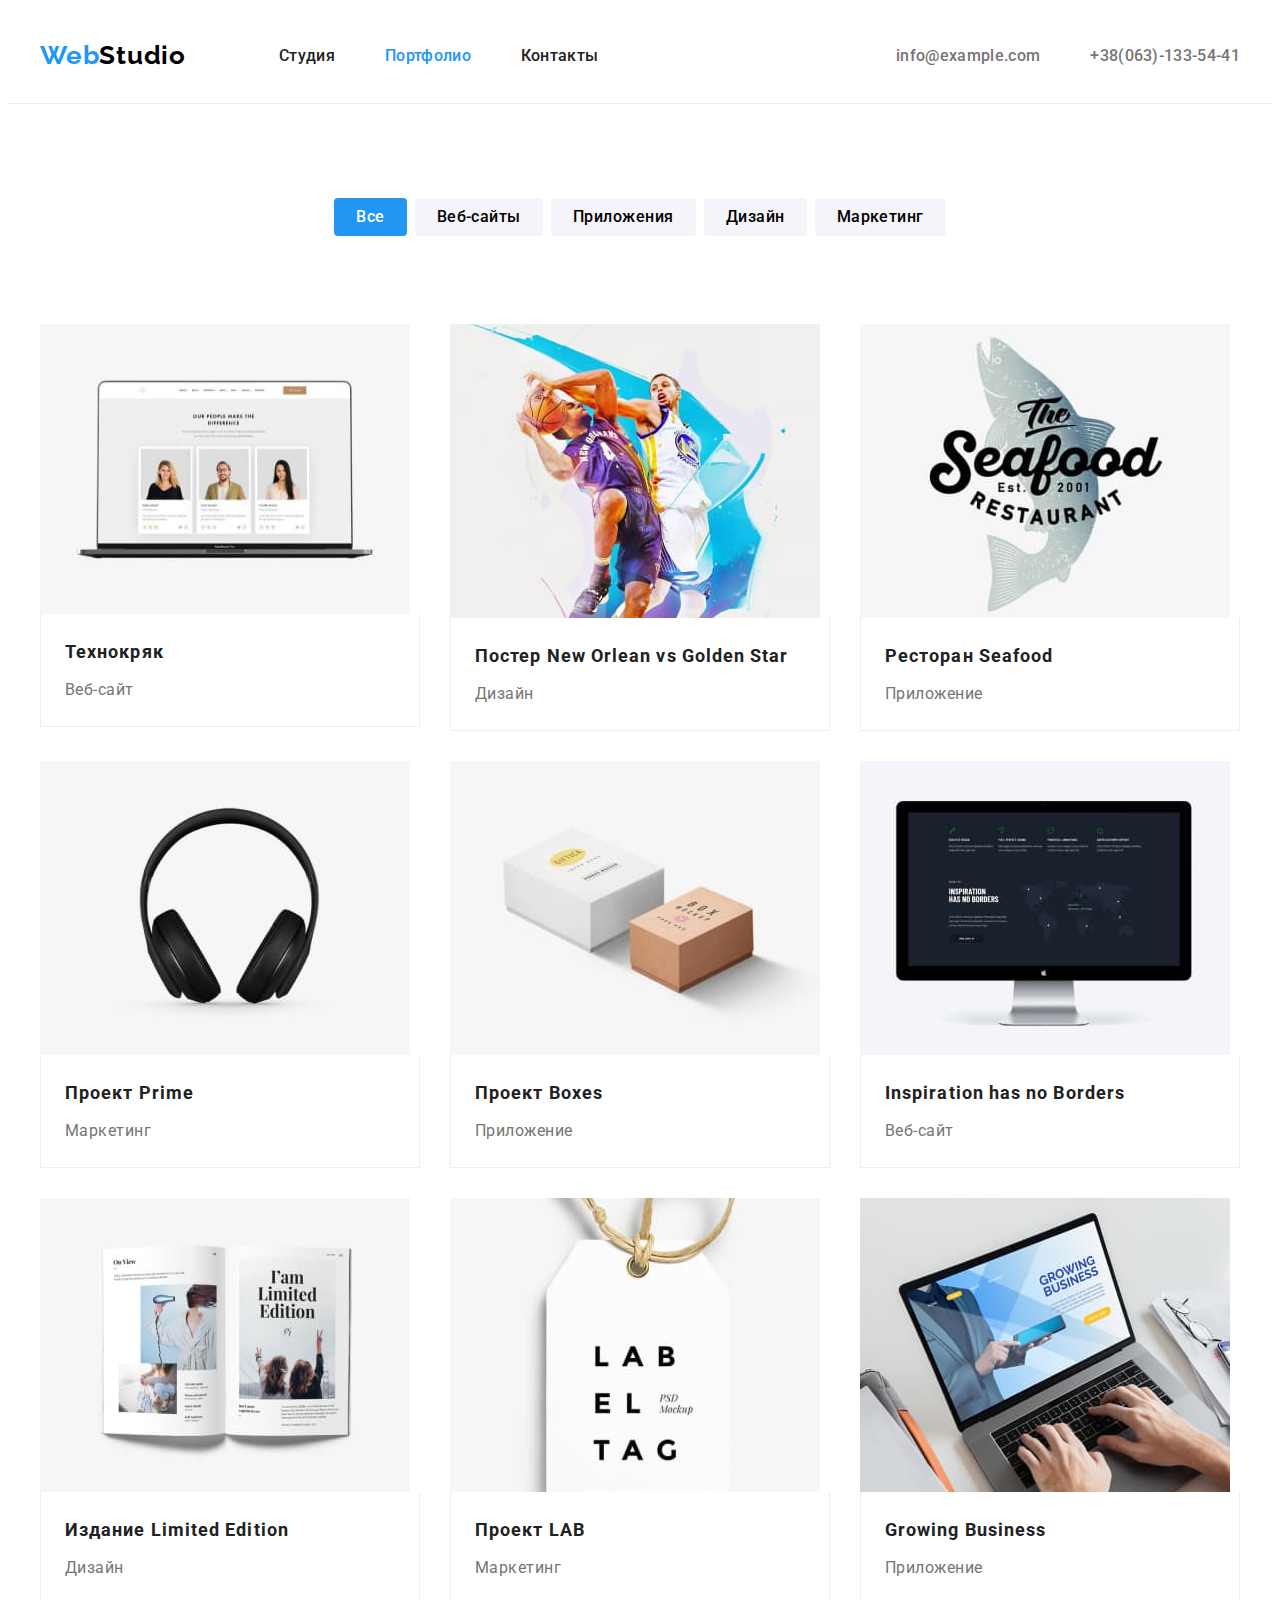
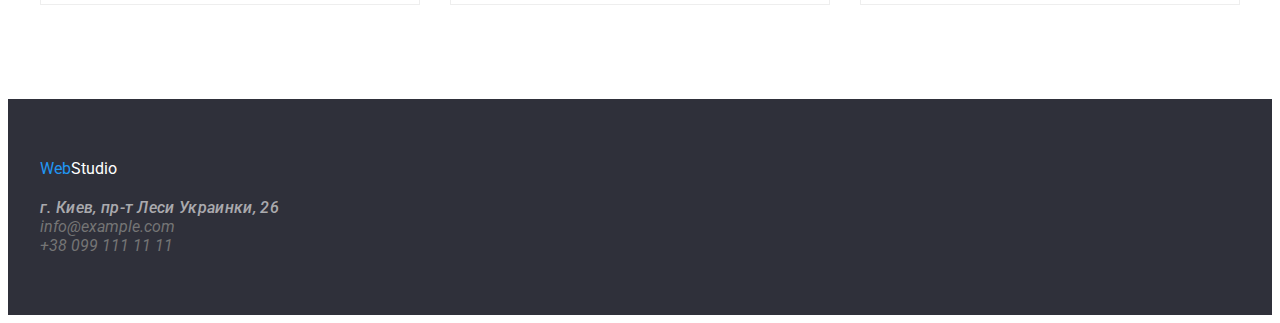
==== commit d9675dca: "not_fix_portfolio" ====
--- a/portfolio.html
+++ b/portfolio.html
@@ -21,10 +21,10 @@
         <a class="logo" href="./index.html"> <span class="logo-blue">Web</span>Studio</a>
         <ul class="menu">
           <li class="menu-item">
-            <a class="menu-item-link current" href="./index.html">Студия</a>
+            <a class="menu-item-link" href="./index.html">Студия</a>
           </li>
           <li class="menu-item">
-            <a class="menu-item-link" href="./portfolio.html">Портфолио</a>
+            <a class="menu-item-link current" href="./portfolio.html">Портфолио</a>
           </li>
           <li class="menu-item">
             <a class="menu-item-link" href="#">Контакты</a>
@@ -71,7 +71,7 @@
          </a>
       </li>
       <li class="projects-blocks">
-        <a class="projects-links link" href=""><img src="./img/portfolio/players.jpg" alt="404" width="370" height="290">
+        <a class="projects-links link" href=""><img src="./img/portfolio/players.jpg" alt="404" width="370" height="294">
           <div class="projects-content">
           <h3 class="project-name"> Постер New Orlean vs Golden Star</h3>
             <p class="project-type">Дизайн</p>
@@ -79,7 +79,7 @@
          </a>
       </li>
       <li class="projects-blocks">
-        <a class="projects-links link" href=""><img src="./img/portfolio/fish.jpg" alt="404" width="370" height="290">
+        <a class="projects-links link" href=""><img src="./img/portfolio/fish.jpg" alt="404" width="370" height="294">
           <div class="projects-content">
           <h3 class="project-name"> Ресторан Seafood</h3>
             <p class="project-type">Приложение</p>
@@ -87,7 +87,7 @@
               </a>
       </li>
       <li class="projects-blocks">
-        <a class="projects-links link" href=""><img src="./img/portfolio/muz.jpg" alt="404" width="370" height="290">
+        <a class="projects-links link" href=""><img src="./img/portfolio/muz.jpg" alt="404" width="370" height="294">
           <div class="projects-content">
           <h3 class="project-name"> Проект Prime</h3>
             <p class="project-type">Маркетинг</p>
@@ -95,7 +95,7 @@
           </a>
       </li>
       <li class="projects-blocks">
-        <a class="projects-links link" href=""><img src="./img/portfolio/two-box.jpg" alt="404" width="370" height="290">
+        <a class="projects-links link" href=""><img src="./img/portfolio/two-box.jpg" alt="404" width="370" height="294">
           <div class="projects-content">
           <h3 class="project-name"> Проект Boxes</h3>
             <p class="project-type">Приложение</p>
@@ -103,7 +103,7 @@
               </a>
       </li>
       <li class="projects-blocks">
-        <a class="projects-links link" href=""><img src="./img/portfolio/monitor.jpg" alt="404" width="370" height="290">
+        <a class="projects-links link" href=""><img src="./img/portfolio/monitor.jpg" alt="404" width="370" height="294">
           <div class="projects-content">
           <h3 class="project-name"> Inspiration has no Borders</h3>
             <p class="project-type">Веб-сайт</p>
@@ -111,7 +111,7 @@
          </a>
           </li>
       <li class="projects-blocks">
-        <a class="projects-links link" href=""><img src="./img/portfolio/magazin.jpg" alt="404" width="370" height="290">
+        <a class="projects-links link" href=""><img src="./img/portfolio/magazin.jpg" alt="404" width="370" height="294">
           <div class="projects-content">
           <h3 class="project-name"> Издание Limited Edition</h3>
             <p class="project-type">Дизайн</p>
@@ -119,7 +119,7 @@
          </a>
         </li>
       <li class="projects-blocks">
-        <a class="projects-links link" href=""><img src="./img/portfolio/label.jpg" alt="404" width="370" height="290">
+        <a class="projects-links link" href=""><img src="./img/portfolio/label.jpg" alt="404" width="370" height="294">
           <div class="projects-content">
           <h3 class="project-name"> Проект LAB</h3>
             <p class="project-type">Маркетинг</p>
@@ -127,7 +127,7 @@
           </a>
       </li>
       <li class="projects-blocks">
-        <a class="projects-links link" href=""><img src="./img/portfolio/laptop.jpg" alt="404" width="370" height="290">
+        <a class="projects-links link" href=""><img src="./img/portfolio/laptop.jpg" alt="404" width="370" height="294">
           <div class="projects-content">
           <h3 class="project-name"> Growing Business</h3>
             <p class="project-type">Приложение</p>
--- a/CSS/styles.css
+++ b/CSS/styles.css
@@ -1,7 +1,7 @@
 :root {
   --accent-color: #2196f3;
   --back-color: #ffffff;
-  --border-line: #ececec
+  --border-line: #ececec;
   --text-color: #212121;
   --black-black: #000000;
   --gray-type: #757575;
@@ -86,6 +86,10 @@
 
 .header {
   border-bottom: 1px solid #ececec;
+  padding-top: 32px;
+  padding-bottom: 32px;
+  background-color: var(--back-color);
+  border-bottom: 1px solid var(--border-line);
 }
 .hader-nav {
   display: flex;
@@ -96,9 +100,9 @@
   align-items: center;
 }
 .menu-item {
-margin-right: 50px;
-}
-.menu-item:last-child { 
+  margin-right: 50px;
+}
+.menu-item:last-child {
   margin-right: 0;
 }
 .menu-item-link {
@@ -108,7 +112,7 @@
 }
 
 .cont {
-margin-left: auto;
+  margin-left: auto;
 }
 
 /*=====================Header==================*/
@@ -227,11 +231,10 @@
   margin-left: calc(-1 * var(--margin));
 }
 
- /*  line-height: 1.1;
+/*  line-height: 1.1;
   letter-spacing: 0.03em; 
   text-transform: uppercase;
   color: var(--text-color); */
-  
 
 .about-item {
   /* width: 270px; */
@@ -242,7 +245,7 @@
 /* .abiut-item:first-child {
 margin: 0;
 } */
-.about{
+.about {
   font-weight: 700;
   line-height: 1.14;
   letter-spacing: 0.03em;
@@ -257,12 +260,11 @@
 }
 
 /*===================== What we do ==============*/
-.section-what-we-do{
+.section-what-we-do {
   padding-top: 0;
 }
 
-.whatwedo
-.team-list {
+.whatwedo .team-list {
   font-weight: 700;
   font-size: 36px;
   line-height: 1.1;
@@ -277,20 +279,20 @@
   margin-bottom: 50px;
 }
 .container-whatwedo {
-    width: 1230px;
-    padding-left: 15px;
-    padding-right: 15px;
-    margin-left: auto;
-    margin-right: auto;
-    margin-top: 94px;
-    margin-bottom: 94px;
-}
-
-.whatwedo-list{
+  width: 1230px;
+  padding-left: 15px;
+  padding-right: 15px;
+  margin-left: auto;
+  margin-right: auto;
+  margin-top: 94px;
+  margin-bottom: 94px;
+}
+
+.whatwedo-list {
   display: flex;
   flex-wrap: wrap;
   margin-top: calc(-1 * var(--margin));
-  margin-left: calc(-1 * var(--margin))
+  margin-left: calc(-1 * var(--margin));
 }
 .whatwedo-img {
   flex-basis: calc((100% - 3 * var(--margin)) / 3);
@@ -307,17 +309,17 @@
   color: var(--text-color);
 }
  */
- .section-team {
+.section-team {
   background-color: var(--widgets-link-background-color);
- }
-.team-list-name
-.team-list-position {
+}
+.team-list-name {
   font-weight: 500;
   font-size: 16px;
   line-height: 1.19;
   text-align: center;
   letter-spacing: 0.03em;
   margin-bottom: 10px;
+  padding-bottom: 10px;
 }
 .team-list-position {
   font-weight: 400;
@@ -325,26 +327,37 @@
   margin-bottom: 0;
   color: var(--gray-type);
 }
-.team-list{
-  margin-bottom: 50px;
+.team-list {
+  font-family: var(--font-family);
+  font-size: 36px;
+  line-height: 1.17;
+  text-align: center;
+  letter-spacing: 0.03em;
+  color: var(--back-text-color);
+  margin-bottom: 52px;
 }
 .team-list-item {
   display: flex;
   flex-wrap: wrap;
   margin-top: calc(-1 * var(--margin));
-  margin-left: calc(-1 * var(--margin)); 
+  margin-left: calc(-1 * var(--margin));
 }
 .team-list-wrapper {
   flex-basis: calc(100% / 4 - 30px);
   margin-top: var(--margin);
   margin-left: var(--margin);
   background: var(--back-color);
-  
+  text-align: center;
   box-shadow: 0px 1px 3px var(--shadow-one), 0px 1px 1px var(--shadow-two),
-  0px 2px 1px var(--shadow-three);
+    0px 2px 1px var(--shadow-three);
   border-radius: 0px 0px 4px 4px;
 }
-.team-list-wrapper{
+.team-text-wrapper {
+  background-color: var(--back-color);
+  padding-top: 30px;
+  padding-bottom: 30px;
+}
+.team-list-wrapper {
   text-align: center;
 }
 /*=====================Footer=====================*/
@@ -384,9 +397,8 @@
   color: var(--back-color);
 }
 
-
 /*========PORTFOLIO HERO======*/
-.widgets{
+.widgets {
   display: flex;
   justify-content: center;
   margin-bottom: 50px;
@@ -441,8 +453,11 @@
   margin-top: var(--margin);
   margin-left: var(--margin);
 }
-.projects-content{
-  padding: 20px 24px;
+.projects-content {
+  padding-top: 20px;
+  padding-bottom: 20px;
+  padding-right: 10px;
+  padding-left: 24px;
   background: var(--back-color);
   border-right: 1px solid var(--border-card-content);
   border-bottom: 1px solid var(--border-card-content);
@@ -466,4 +481,4 @@
 .projects-links,
 .projects-links:visited {
   color: var(--gray-type);
-}+}
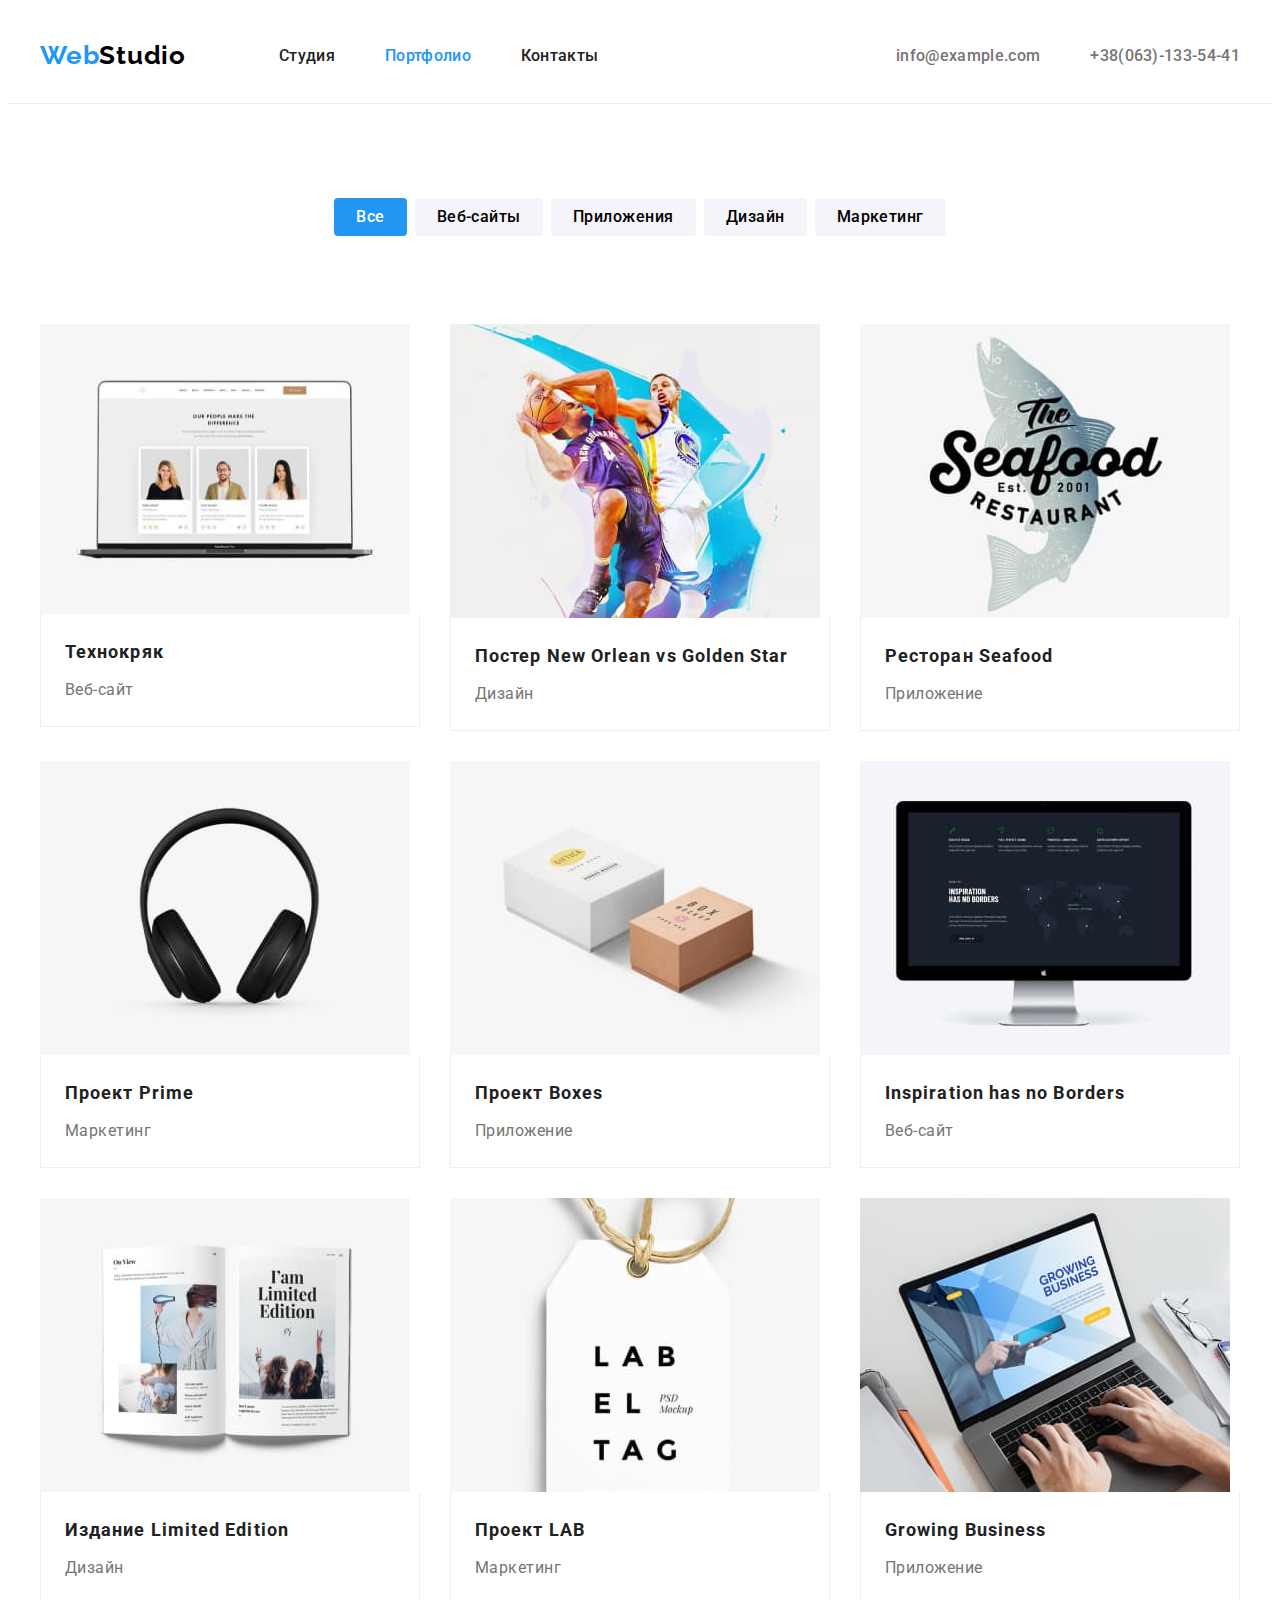
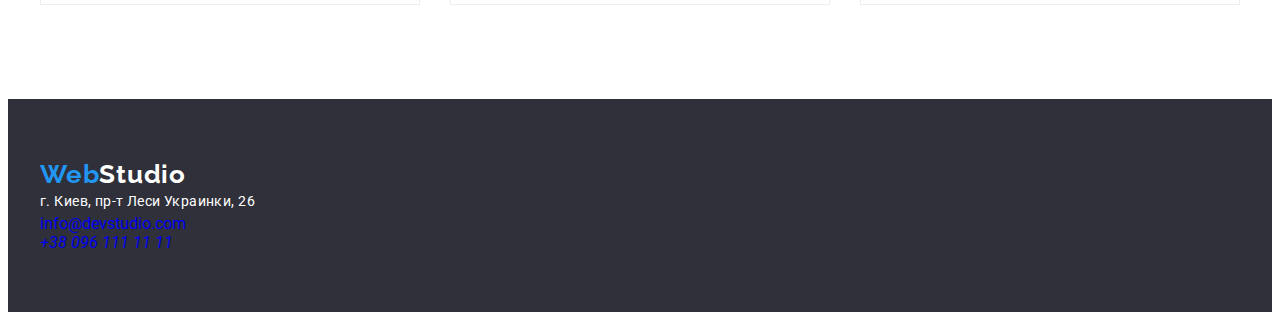
==== commit a95a8583: "hero_footer_done" ====
--- a/portfolio.html
+++ b/portfolio.html
@@ -18,7 +18,7 @@
   <header class="header">
     <div class="container header-container">
       <nav class="hader-nav">
-        <a class="logo" href="./index.html"> <span class="logo-blue">Web</span>Studio</a>
+        <a class="logo" href="./index.html">Web<span class="logo-black">Studio</span></a>
         <ul class="menu">
           <li class="menu-item">
             <a class="menu-item-link" href="./index.html">Студия</a>
@@ -139,25 +139,25 @@
     </section>
     </main>
 <!--Footer-->
-  <footer class="footer">
-    <div class="container">
-      <a class="logo-footer" href="./index.html"> <span class="logo-blue">Web</span>Studio</a>
-      <address class=".addres">
-        <ul class="addres-list">
-          <li>
-            <a class="cont-link map" href="https://goo.gl/maps/QvbrtsybP3qZeNid7" target="_blank"
-              rel="noopener noreferrer">г. Киев, пр-т Леси Украинки, 26</a>
-          </li>
-          <li>
-            <a class="cont-link" href="mailto:info@example.com">info@example.com</a>
-          </li>
-          <li>
-            <a class="cont-link" href="tel:+380991111111">+38 099 111 11 11</a>
-          </li>
-        </ul>
-      </address>
-    </div>
-  </footer>
+<footer class="footer">
+  <div class="container">
+    <a class="logo" href="./index.html"> Web<span class="logo-white">Studio</span></a>
+    <address>
+      <ul>
+        <li>
+          <a class="address address-footer" href="https://goo.gl/maps/QvbrtsybP3qZeNid7" target="_blank"
+            rel="noopener noreferrer">г. Киев, пр-т Леси Украинки, 26</a>
+        </li>
+        <li>
+          <a class="mail-link mail-link-footer" href="mailto:info@devstudio.com">info@devstudio.com</a>
+        </li>
+        <li>
+          <a class="tel-link" href="tel:+380961111111">+38 096 111 11 11</a>
+        </li>
+      </ul>
+    </address>
+  </div>
+</footer>
   </body>
   
   </html>--- a/CSS/styles.css
+++ b/CSS/styles.css
@@ -131,8 +131,11 @@
   line-height: 1.2;
   letter-spacing: 0.03em;
   text-align: left;
-  color: var(--black-black);
+  color: var(--accent-color);
   cursor: pointer;
+}
+.logo-black {
+  color: #000000;
 }
 .menu-item-link {
   display: block;
@@ -147,8 +150,7 @@
 .menu-item-link:focus {
   color: var(--accent-color);
 }
-.menu-item-link.current,
-.logo-blue {
+.menu-item-link.current {
   color: var(--accent-color);
 }
 
@@ -167,22 +169,18 @@
   background: var(--hero-footer);
   color: var(--back-color);
   text-align: center;
-  padding-right: auto;
-  padding-left: auto;
   padding-top: 200px;
   padding-bottom: 200px;
 }
-.container-hero {
-  width: 696px;
-  margin-bottom: 30px;
-}
+/* .container-hero {
+  ???? этот класс нужен ??
+} */
 .hero-face {
   font-weight: 900;
   font-size: 44px;
   line-height: 1.36;
   letter-spacing: 0.06em;
   text-transform: uppercase;
-  margin-bottom: 30px;
   color: var(--back-color);
 }
 .hero-button {
@@ -213,52 +211,45 @@
 }
 /* =====================END HERO====================
 /*=====================ABOUT======================*/
-.visually-hidden {
-  position: absolute;
-  width: 1px;
-  height: 1px;
-  margin: -1px;
-  padding: 0;
-  overflow: hidden;
-  border: 0;
-  clip: rect(0 0 0 0);
-}
-
-.about-list {
-  display: flex;
-  flex-wrap: nowrap;
-  margin-top: calc(-1 * var(--margin));
-  margin-left: calc(-1 * var(--margin));
-}
-
-/*  line-height: 1.1;
-  letter-spacing: 0.03em; 
+.about-paragraph {
+  font-family: var(--font-family);
+  font-size: var(--paragraph-menu-font-size);
+  line-height: 1.14;
+  letter-spacing: 0.03em;
   text-transform: uppercase;
-  color: var(--text-color); */
-
-.about-item {
-  /* width: 270px; */
-  flex-basis: calc((100% - 4 * var(--margin)) / 4);
-  margin-top: var(--margin);
-  margin-left: var(--margin);
-}
-/* .abiut-item:first-child {
-margin: 0;
-} */
-.about {
-  font-weight: 700;
-  line-height: 1.14;
-  letter-spacing: 0.03em;
-  text-transform: uppercase;
-  margin-bottom: 10px;
-}
-
-.about-description {
-  line-height: 1.7;
-  letter-spacing: 0.03em;
-  color: var(--gray-type);
-}
-
+  padding-bottom: 10px;
+
+  color: var(--back-text-color);
+}
+
+.description {
+  font-family: var(--font-family);
+  font-size: var(--paragraph-menu-font-size);
+  line-height: 1.71;
+  /* or 171% */
+
+  letter-spacing: 0.03em;
+
+  color: var(--grey-text-color);
+}
+.about-container {
+  width: 1200px;
+  padding-left: 15px;
+  padding-right: 15px;
+  margin-right: auto;
+  margin-left: auto;
+  padding-top: 94px;
+  padding-bottom: 94px;
+}
+.about-flex-container {
+  display: flex;
+  flex-wrap: wrap;
+  justify-content: space-between;
+}
+.about-flex-element {
+  width: 270px;
+}
+/*=====================END ABOUT======================*/
 /*===================== What we do ==============*/
 .section-what-we-do {
   padding-top: 0;
@@ -299,6 +290,7 @@
   margin-top: var(--margin);
   margin-left: var(--margin);
 }
+/*=================END  What we do ==============*/
 /*=====================Team=====================*/
 
 /* .team-list {
@@ -319,7 +311,6 @@
   text-align: center;
   letter-spacing: 0.03em;
   margin-bottom: 10px;
-  padding-bottom: 10px;
 }
 .team-list-position {
   font-weight: 400;
@@ -360,36 +351,31 @@
 .team-list-wrapper {
   text-align: center;
 }
+/*===================END Team=====================*/
 /*=====================Footer=====================*/
+.address {
+  font-family: var(--font-family);
+  font-style: normal;
+  font-size: var(--paragraph-menu-font-size);
+  line-height: 1.71;
+  /* or 171% */
+  letter-spacing: 0.03em;
+  color: var(--back-color);
+}
+.address-footer {
+  padding-bottom: 9px;
+}
+.mail-link-footer {
+  padding-bottom: 9px;
+  font-style: normal;
+}
 .footer {
-  background-color: var(--hero-footer);
+  background: var(--hero-footer);
   padding-top: 60px;
   padding-bottom: 60px;
 }
-.logo-footer {
-  display: block;
-  margin-bottom: 20px;
-  color: var(--back-color);
-}
-.addres {
-  font-style: inherit;
-  font-size: 24px;
-  line-height: 1.7;
-  letter-spacing: 0.03em;
-  color: var(--back-color);
-}
-.cont-link:not(:last-child) {
-  margin-bottom: 9px;
-}
-.cont-link.map {
-  font-weight: 500;
-  line-height: 1.1;
-  letter-spacing: 0.02em;
-  color: var(--contact-footer);
-}
-.cont-link.map:hover,
-.cont-link.map:focus {
-  color: var(--accent-color);
+.logo-white {
+  color: var(--back-color);
 }
 /*========END FOOTER ==========*/
 /*========PORTFOLIO===========*/
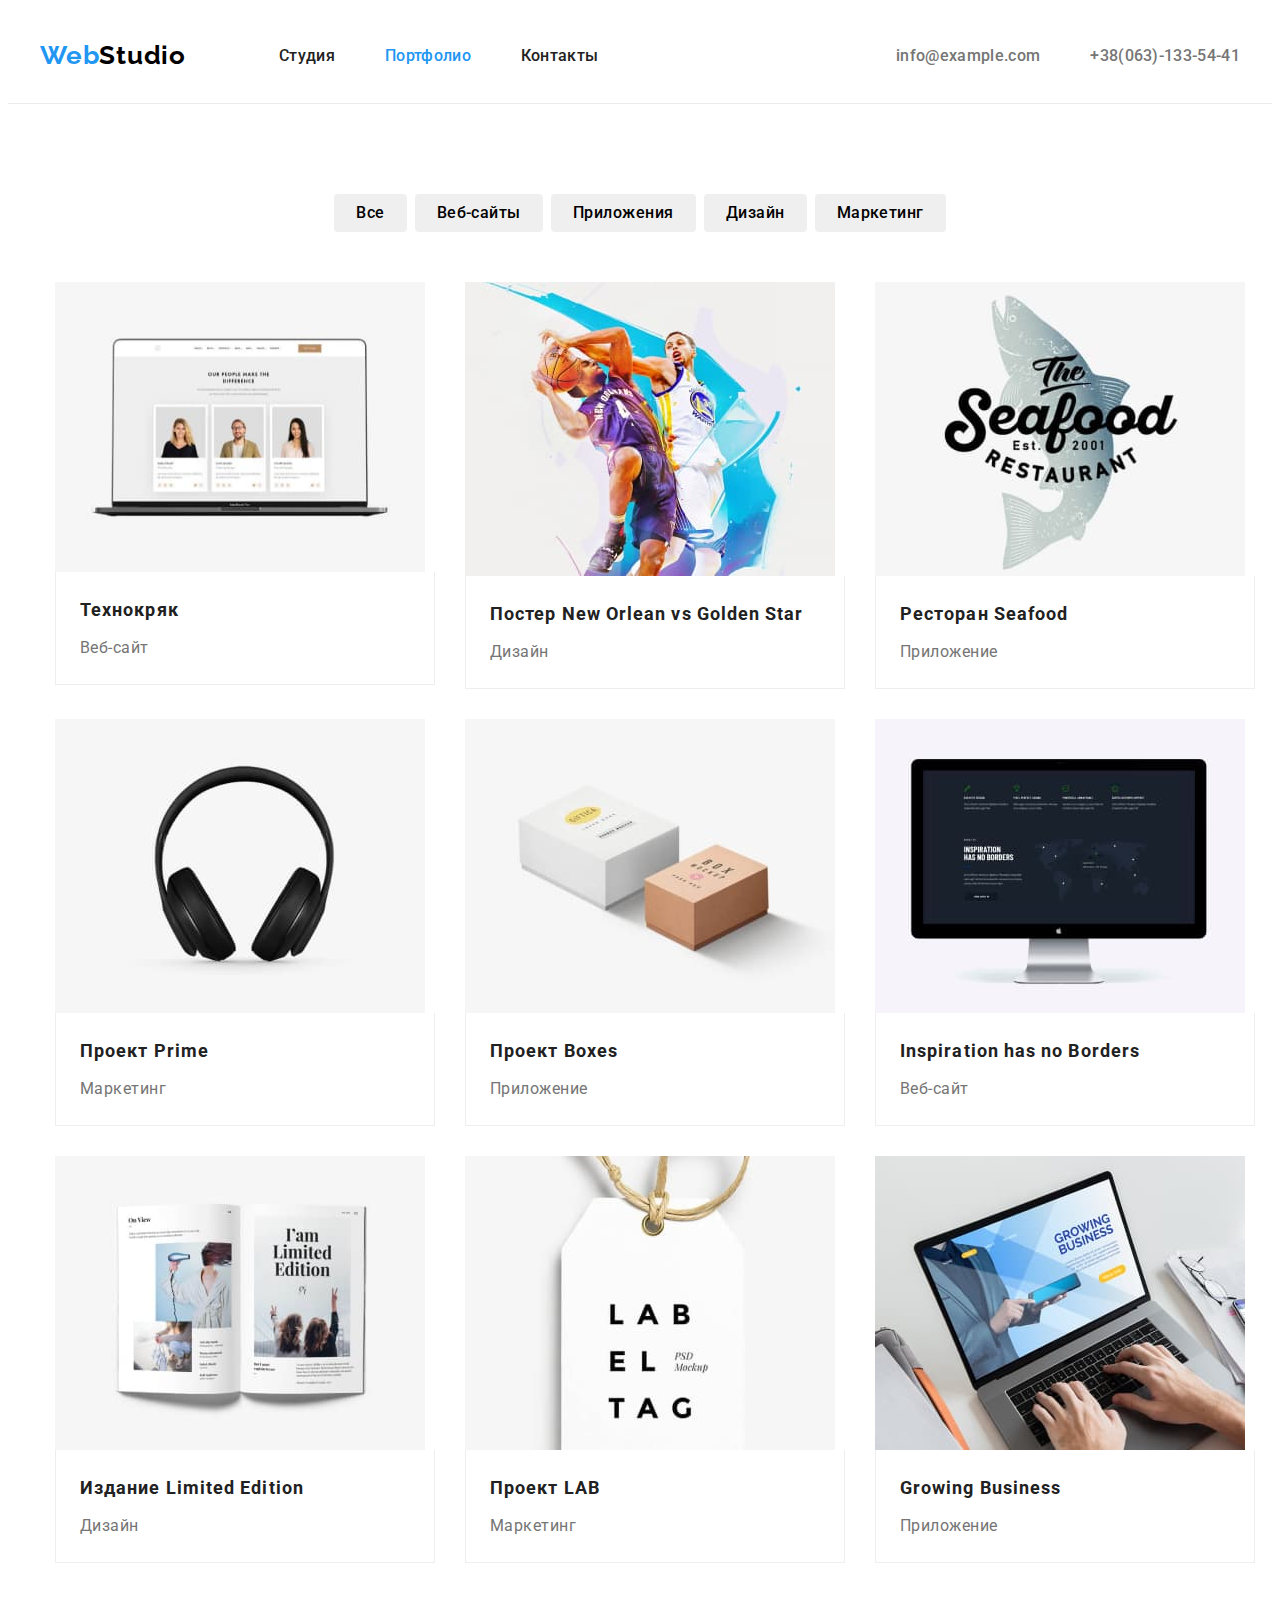
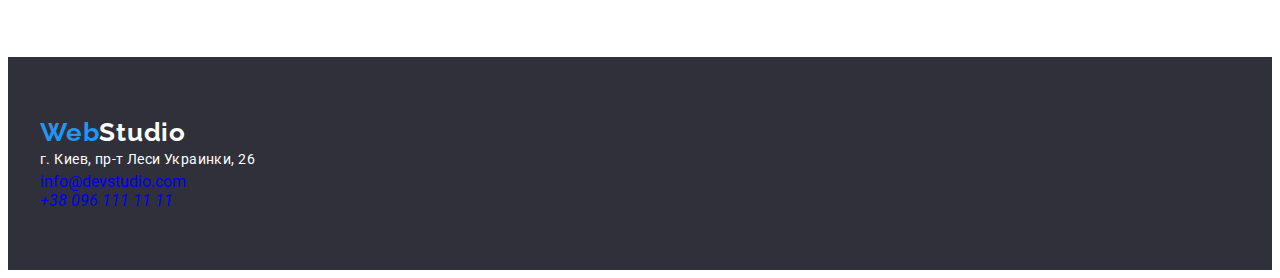
==== commit 020f0241: "home_wor_3_done" ====
--- a/portfolio.html
+++ b/portfolio.html
@@ -2,16 +2,19 @@
 <html lang="ru">
 
 <head>
-  <meta charset="UTF-8">
-  <meta http-equiv="X-UA-Compatible" content="IE=edge">
-  <meta name="viewport" content="width=device-width, initial-scale=1.0">
-  <title>Document</title>
-  <link rel="preconnect" href="https://fonts.gstatic.com">
-  <link
-  href="https://fonts.googleapis.com/css2?family=Raleway:wght@700&family=Roboto:ital,wght@0,400;0,500;0,900;1,700&display=swap"
-  rel="stylesheet">
-  <link rel="stylesheet" href="./CSS/styles.css">
-</head>
+    <meta charset="UTF-8">
+    <meta http-equiv="X-UA-Compatible" content="IE=edge">
+    <meta name="viewport" content="width=device-width, initial-scale=1.0">
+    <title>Document</title>
+    <link rel="preconnect" href="https://fonts.gstatic.com">
+    <link
+      href="https://fonts.googleapis.com/css2?family=Raleway:wght@700&family=Roboto:ital,wght@0,400;0,500;0,900;1,700&display=swap"
+      rel="stylesheet">
+    <link rel="stylesheet" href="https://cdnjs.cloudflare.com/ajax/libs/modern-normalize/0.2.0/modern-normalize.min.css"
+      integrity="sha512-sqIVMkf5f8XGYI/UZYGs7wODxlUeoj9JknataPfUwtvrSKWMHrMXGZ7Evb6nabFYJQG15vFFyALe6r0nWCD1Ug=="
+      crossorigin="anonymous" referrerpolicy="no-referrer">
+    <link rel="stylesheet" href="./CSS/styles.css">
+    </head>
 
 <body>
 <!--Header-->
@@ -41,15 +44,13 @@
       </ul>
     </div>
   </header>
-
+<!-- HERO-->
   <main>
-<!-- HERO-->
-    <section class="section">
+<!-- PORTFOLIO NAV-->
+    <section>
       <div class="container">
-        <h2 hidden>Вкладки</h2>
       <ul class="widgets list">
-        <li class="widgets-item">
-          <button class="nav-button current" type="button">Все</button>
+        <li class="widgets-item"> <button class="nav-button" type="button">Все</button>
         </li>
         <li class="widgets-item"> <button class="nav-button" type="button">Веб-сайты</button>
         </li>
@@ -57,10 +58,9 @@
         <li class="widgets-item"> <button class="nav-button" type="button">Дизайн</button></li>
         <li class="widgets-item"> <button class="nav-button" type="button">Маркетинг</button></li>
         </ul>
-  
+<!-- END HERO-->
 <!--GALLERY-->
-
-  <h1 class="portfolio-hidden">portfolio</h1>
+<div class="projects-container">
     <ul class="projects list"> 
       <li class="projects-blocks">
         <a class="projects-links link" href=""><img src="./img/portfolio/img.jpg" alt="404" width="370" height="290">
--- a/CSS/styles.css
+++ b/CSS/styles.css
@@ -392,6 +392,18 @@
 .widgets-item:not(:last-child) {
   margin-right: 8px;
 }
+.widgets.list {
+  display: flex;
+}
+.widgets.list {
+  width: 1200px;
+  margin-left: auto;
+  margin-right: auto;
+  align-items: center;
+  justify-content: center;
+  margin-bottom: 50px;
+  padding-top: 90px;
+}
 
 .nav-button {
   font-family: inherit;
@@ -402,27 +414,31 @@
   letter-spacing: 0.03em;
 }
 .nav-button {
-  background-color: var(--widgets-link-background-color);
-  border-radius: 4px;
-  cursor: pointer;
-  padding-left: 22px;
-  padding-right: 22px;
+  font-family: var(--font-family);
+  font-size: 500;
   padding-top: 6px;
   padding-bottom: 6px;
-  border: none;
+  padding-right: 22px;
+  padding-left: 22px;
+  border-radius: 4px;
+  border-style: none;
 }
 
 .nav-button:hover,
-.nav-button:focus,
-.nav-button.current {
+.nav-button:focus {
   background-color: var(--accent-color);
   color: var(--back-color);
   cursor: pointer;
 }
 
 /*===========GALLERY=====*/
-.portfolio-hidden {
-  color: var(--back-color);
+.projects-container {
+  width: 1200px;
+  padding-left: 15px;
+  padding-right: 15px;
+  margin-left: auto;
+  margin-right: auto;
+  margin-bottom: 94px;
 }
 .projects {
   display: flex;
@@ -442,7 +458,7 @@
 .projects-content {
   padding-top: 20px;
   padding-bottom: 20px;
-  padding-right: 10px;
+  padding-right: 24px;
   padding-left: 24px;
   background: var(--back-color);
   border-right: 1px solid var(--border-card-content);
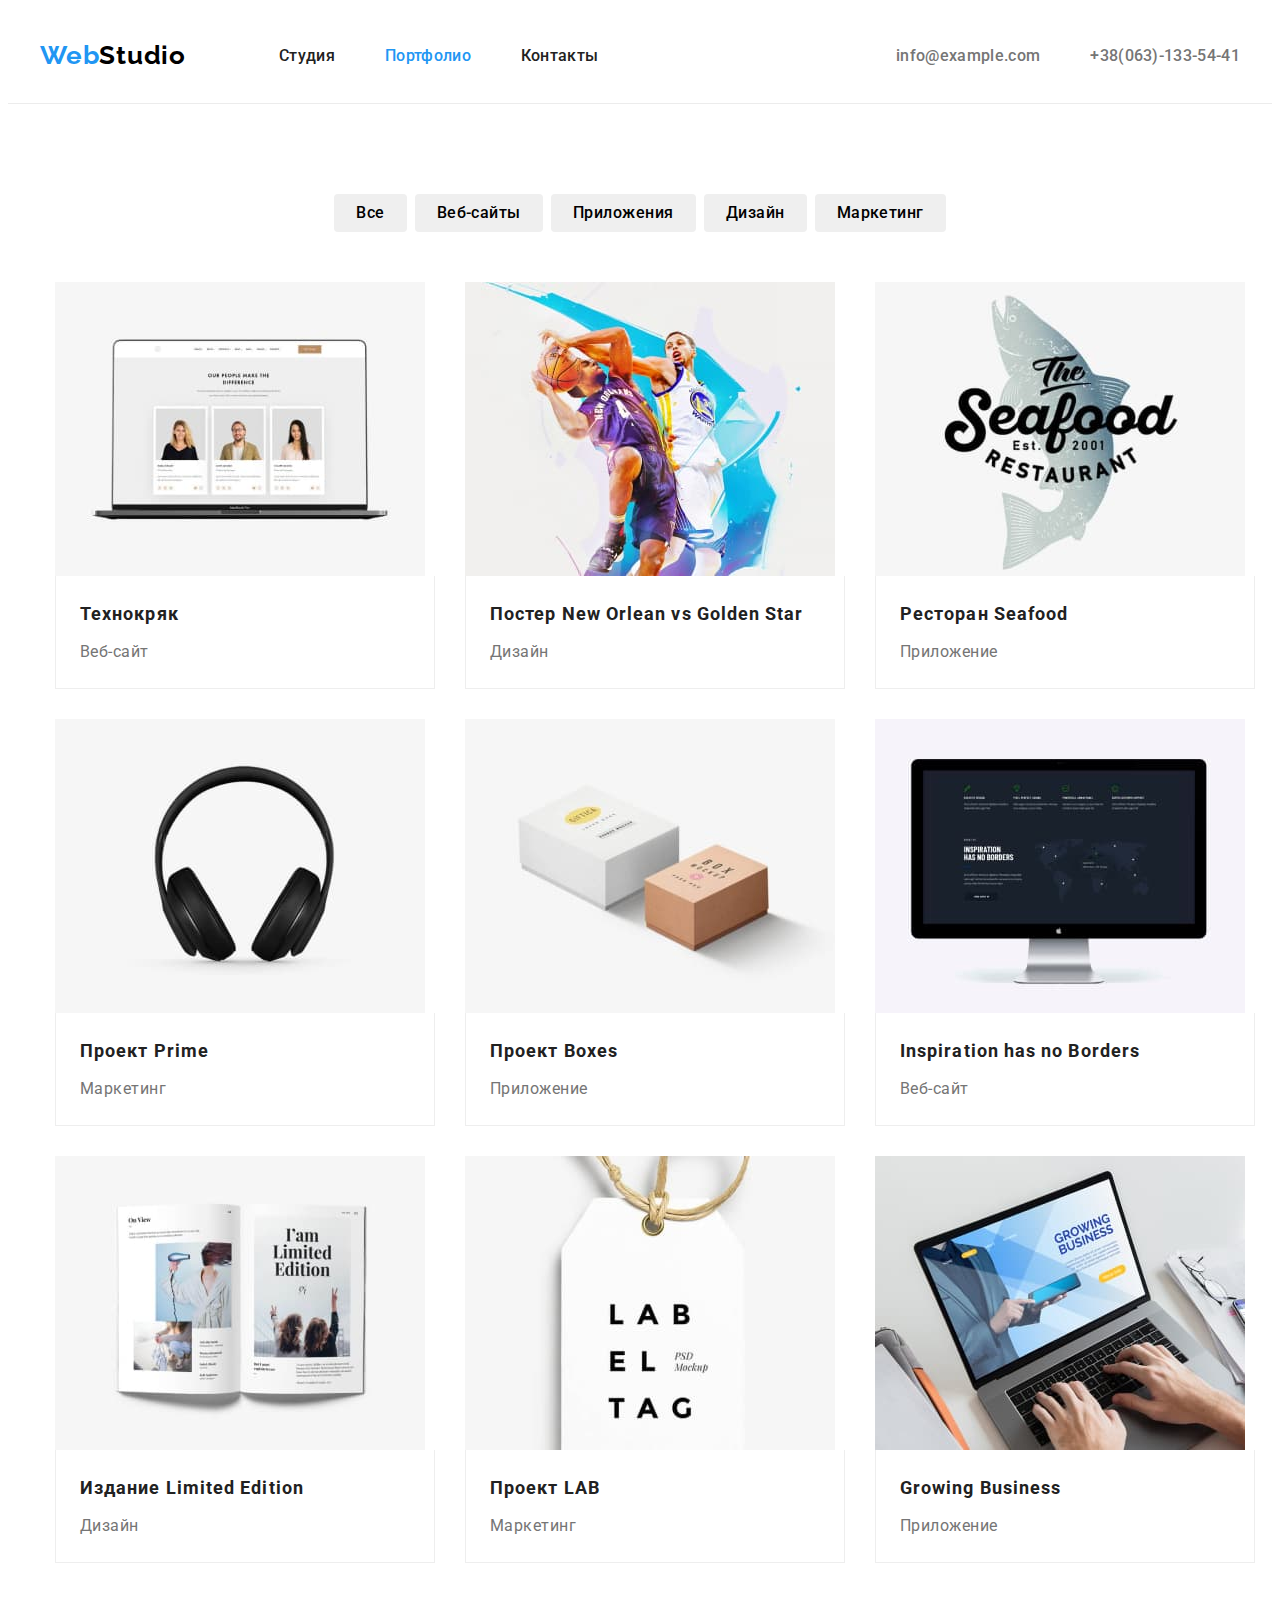
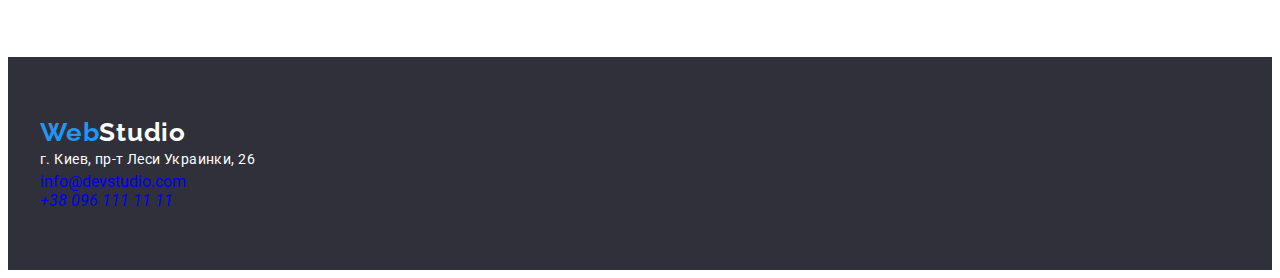
==== commit b6709869: "Update portfolio.html" ====
--- a/portfolio.html
+++ b/portfolio.html
@@ -63,7 +63,7 @@
 <div class="projects-container">
     <ul class="projects list"> 
       <li class="projects-blocks">
-        <a class="projects-links link" href=""><img src="./img/portfolio/img.jpg" alt="404" width="370" height="290">
+        <a class="projects-links link" href=""><img src="./img/portfolio/img.jpg" alt="404" width="370" height="294">
           <div class="projects-content">
           <h3 class="project-name">Технокряк</h3>
             <p class="project-type">Веб-сайт</p>
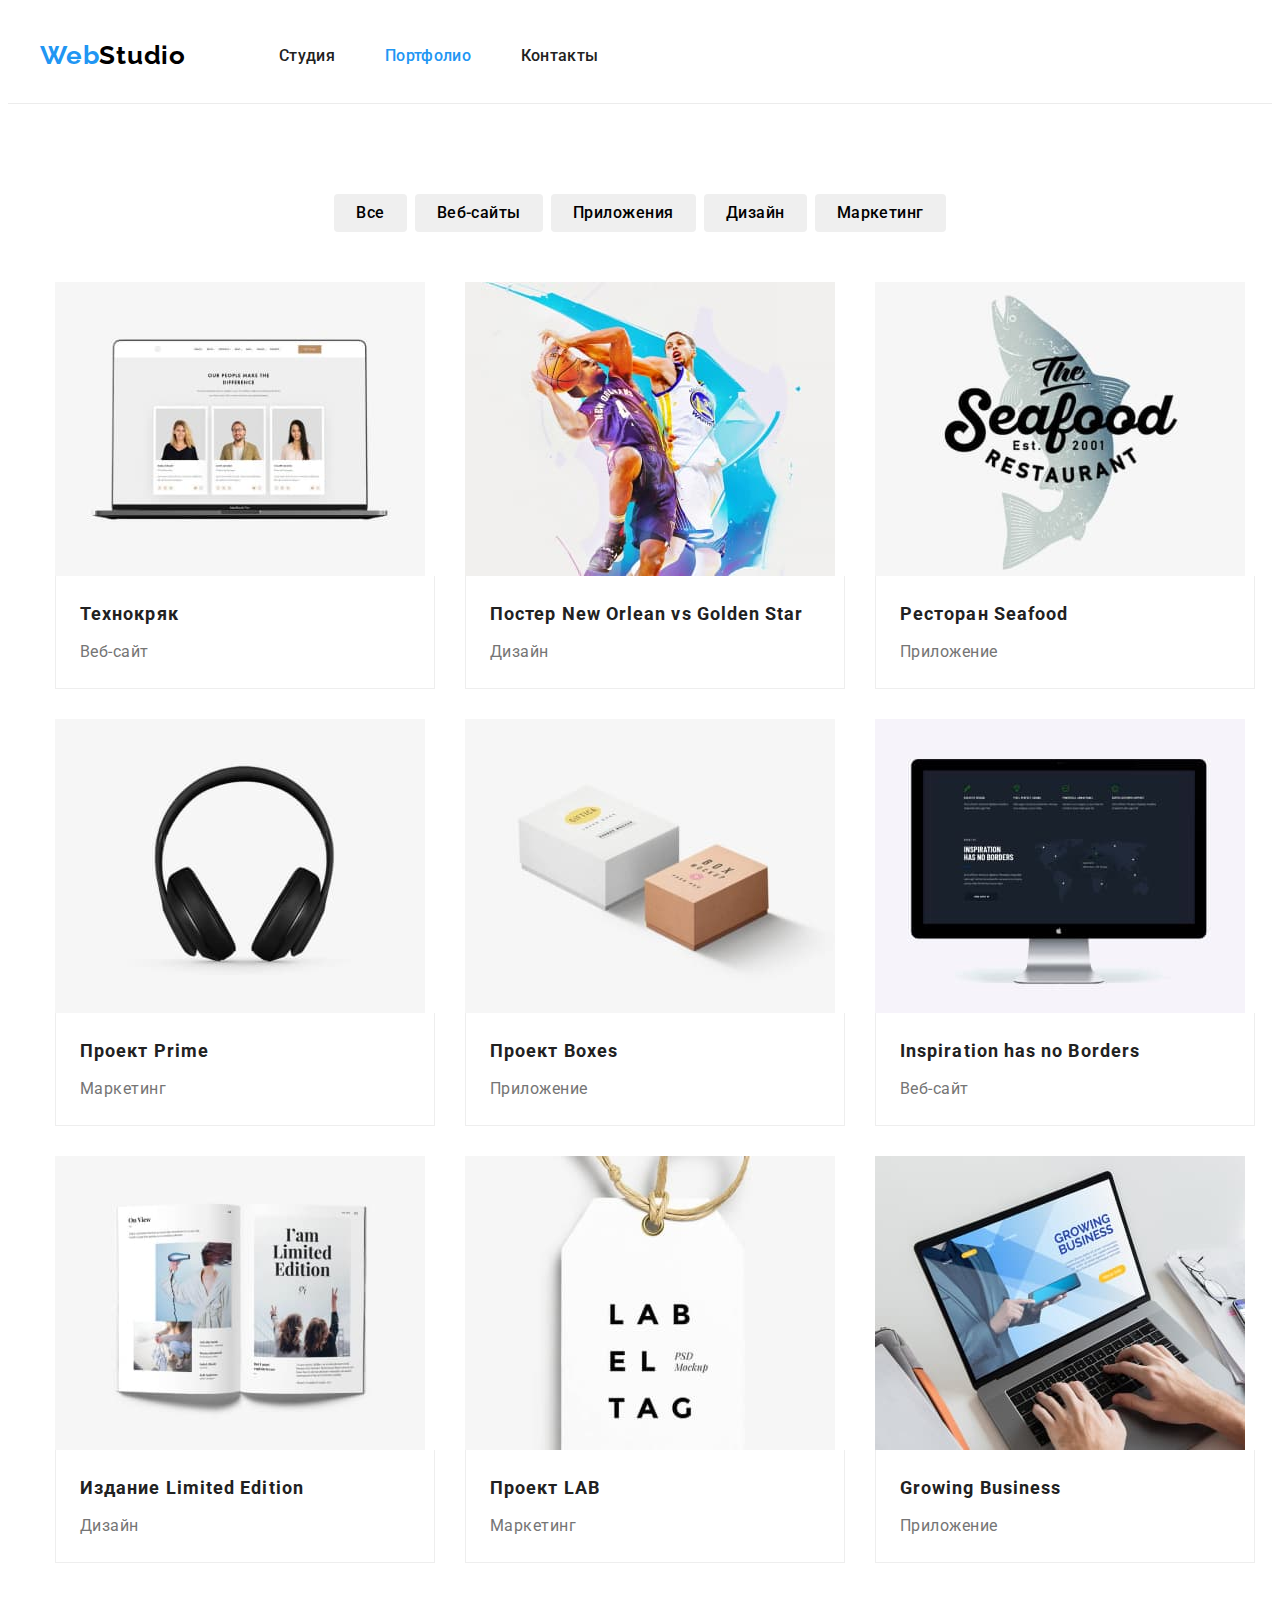
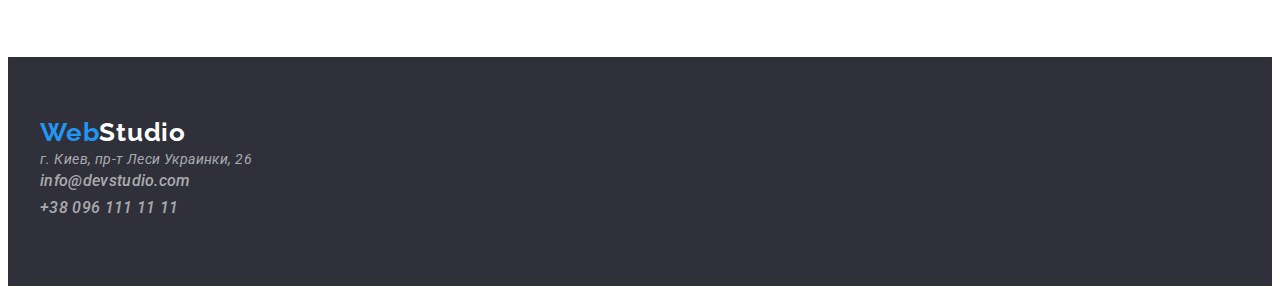
==== commit 57814ad2: "footer_done" ====
--- a/portfolio.html
+++ b/portfolio.html
@@ -143,21 +143,21 @@
   <div class="container">
     <a class="logo" href="./index.html"> Web<span class="logo-white">Studio</span></a>
     <address>
-      <ul>
+      <ul class="footer-menu">
         <li>
-          <a class="address address-footer" href="https://goo.gl/maps/QvbrtsybP3qZeNid7" target="_blank"
+          <a class="address address-footer cont-link" href="https://goo.gl/maps/QvbrtsybP3qZeNid7" target="_blank"
             rel="noopener noreferrer">г. Киев, пр-т Леси Украинки, 26</a>
         </li>
         <li>
-          <a class="mail-link mail-link-footer" href="mailto:info@devstudio.com">info@devstudio.com</a>
+          <a class="mail-link address-footer cont-link" href="mailto:info@devstudio.com">info@devstudio.com</a>
         </li>
         <li>
-          <a class="tel-link" href="tel:+380961111111">+38 096 111 11 11</a>
+          <a class="tel-link address-footer cont-link" href="tel:+380961111111">+38 096 111 11 11</a>
         </li>
       </ul>
     </address>
   </div>
 </footer>
-  </body>
-  
-  </html>+</body>
+
+</html>--- a/CSS/styles.css
+++ b/CSS/styles.css
@@ -182,6 +182,7 @@
   letter-spacing: 0.06em;
   text-transform: uppercase;
   color: var(--back-color);
+  padding-bottom: 30px;
 }
 .hero-button {
   font-weight: 700;
@@ -212,25 +213,24 @@
 /* =====================END HERO====================
 /*=====================ABOUT======================*/
 .about-paragraph {
-  font-family: var(--font-family);
+  font-family: var(--main-font);
   font-size: var(--paragraph-menu-font-size);
+  font-weight: bold;
   line-height: 1.14;
   letter-spacing: 0.03em;
   text-transform: uppercase;
-  padding-bottom: 10px;
-
-  color: var(--back-text-color);
+  margin-bottom: 10px;
+  color: var(--text-color);
 }
 
 .description {
-  font-family: var(--font-family);
+  font-family: var(--main-font);
   font-size: var(--paragraph-menu-font-size);
   line-height: 1.71;
   /* or 171% */
-
-  letter-spacing: 0.03em;
-
-  color: var(--grey-text-color);
+  letter-spacing: 0.03em;
+
+  color: var(--gray-type);
 }
 .about-container {
   width: 1200px;
@@ -275,8 +275,6 @@
   padding-right: 15px;
   margin-left: auto;
   margin-right: auto;
-  margin-top: 94px;
-  margin-bottom: 94px;
 }
 
 .whatwedo-list {
@@ -287,7 +285,7 @@
 }
 .whatwedo-img {
   flex-basis: calc((100% - 3 * var(--margin)) / 3);
-  margin-top: var(--margin);
+  margin-top: 50px;
   margin-left: var(--margin);
 }
 /*=================END  What we do ==============*/
@@ -355,7 +353,6 @@
 /*=====================Footer=====================*/
 .address {
   font-family: var(--font-family);
-  font-style: normal;
   font-size: var(--paragraph-menu-font-size);
   line-height: 1.71;
   /* or 171% */
@@ -365,9 +362,13 @@
 .address-footer {
   padding-bottom: 9px;
 }
-.mail-link-footer {
-  padding-bottom: 9px;
-  font-style: normal;
+.mail-link,
+.tel-link {
+  display: block;
+  font-weight: 500;
+  line-height: 1.1;
+  letter-spacing: 0.02em;
+  margin-right: auto;
 }
 .footer {
   background: var(--hero-footer);
@@ -376,6 +377,15 @@
 }
 .logo-white {
   color: var(--back-color);
+}
+
+.cont-link {
+  text-align: left;
+  color: var(--contact-footer);
+}
+.cont-link:hover,
+.cont-link:focus {
+  color: var(--accent-color);
 }
 /*========END FOOTER ==========*/
 /*========PORTFOLIO===========*/
